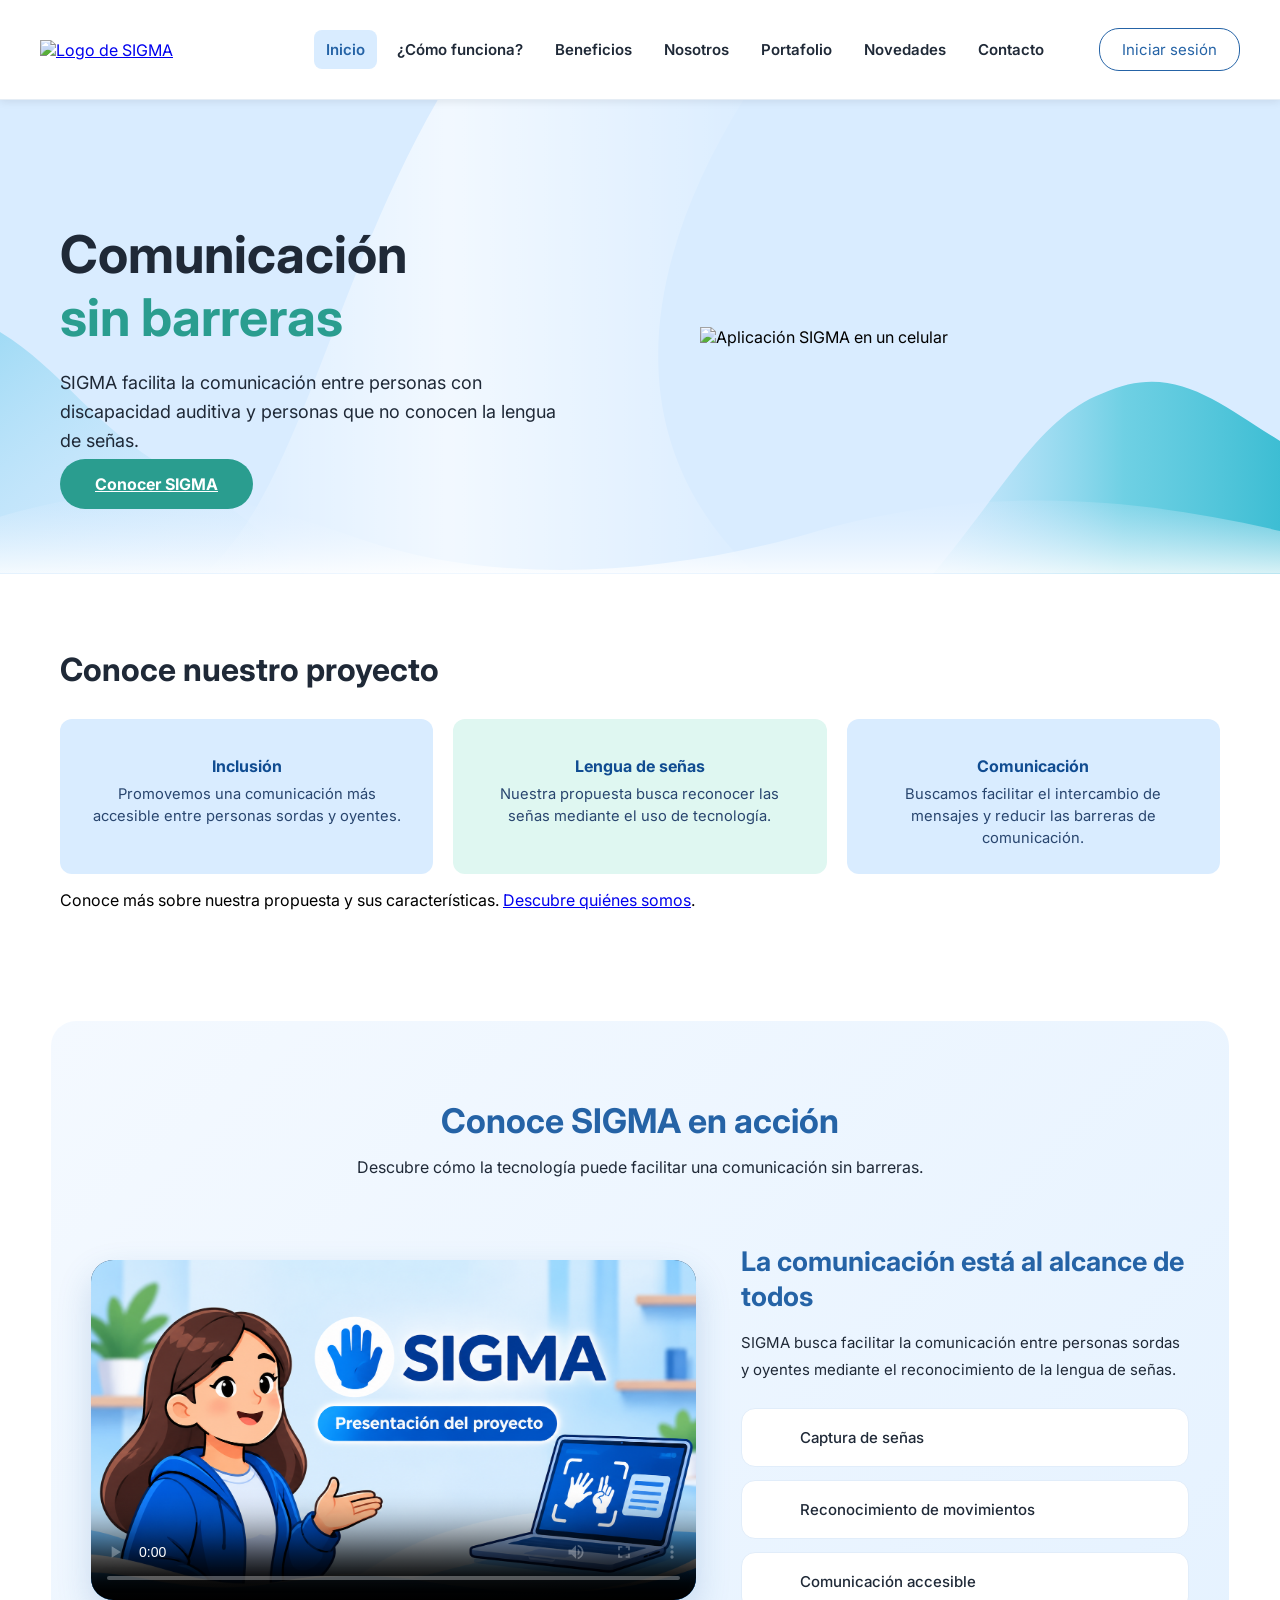
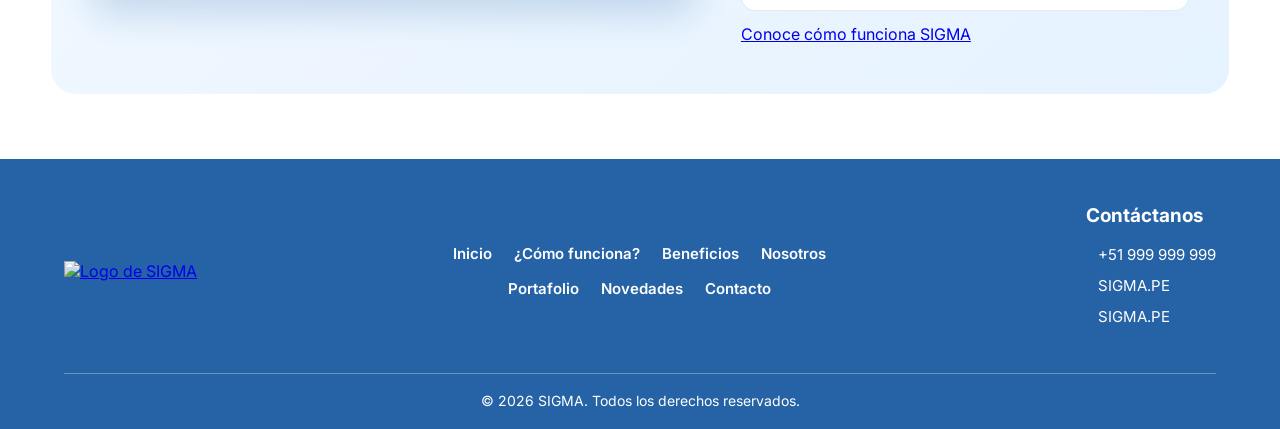
==== public/index.html @ b9f83d01 "Actualizacion completa de SIGMA: paginas, diseno, imagenes y videos" ====
﻿
<!DOCTYPE html>
<html lang="es">
<head>
    <meta charset="UTF-8">
    <meta name="viewport" content="width=device-width, initial-scale=1.0">
    <title>SIGMA - Comunicación inclusiva</title>

    <link rel="icon" href="favicon.ico" type="image/x-icon">
    <link rel="stylesheet" href="assets/styles/styles.css">

    <link rel="preconnect" href="https://fonts.googleapis.com">
    <link rel="preconnect" href="https://fonts.gstatic.com" crossorigin>
    <link href="https://fonts.googleapis.com/css2?family=Inter:wght@300;400;500;600;700&display=swap" rel="stylesheet">

    <script src="https://unpkg.com/lucide@0.468.0/dist/umd/lucide.min.js"></script>
</head>

<body>

    <header>
        <div class="logo">
            <a href="index.html">
                <img src="assets/images/logo-sigma.png" alt="Logo de SIGMA">
            </a>
        </div>

        <nav aria-label="Navegación principal">
            <a href="index.html" class="activo" aria-current="page">Inicio</a>
            <a href="funcionamiento.html">¿Cómo funciona?</a>
            <a href="beneficios.html">Beneficios</a>
            <a href="nosotros.html">Nosotros</a>
            <a href="portafolio.html">Portafolio</a>
            <a href="novedades.html">Novedades</a>
            <a href="contacto.html">Contacto</a>
        </nav>

        <button type="button" onclick="abrirLogin()">Iniciar sesión</button>
    </header>

    <main>

        <section id="inicio" class="hero">

            <div class="hero-olas">
                <svg viewBox="0 0 1440 500" preserveAspectRatio="none" xmlns="http://www.w3.org/2000/svg">

                    <defs>
                        <linearGradient id="olaIzquierda" x1="0" y1="0" x2="1" y2="1">
                            <stop offset="0%" stop-color="#8ED5F2" stop-opacity="0.75"/>
                            <stop offset="100%" stop-color="#D9ECFF" stop-opacity="0.05"/>
                        </linearGradient>

                        <linearGradient id="olaCentral" x1="0" y1="0" x2="1" y2="0">
                            <stop offset="0%" stop-color="#FFFFFF" stop-opacity="0.05"/>
                            <stop offset="45%" stop-color="#FFFFFF" stop-opacity="0.65"/>
                            <stop offset="100%" stop-color="#FFFFFF" stop-opacity="0.05"/>
                        </linearGradient>

                        <linearGradient id="olaDerecha" x1="0" y1="0" x2="1" y2="0">
                            <stop offset="0%" stop-color="#8ED5F2" stop-opacity="0.15"/>
                            <stop offset="55%" stop-color="#54C9DD" stop-opacity="0.8"/>
                            <stop offset="100%" stop-color="#35BBD1" stop-opacity="0.95"/>
                        </linearGradient>

                        <linearGradient id="olaInferior" x1="0" y1="0" x2="0" y2="1">
                            <stop offset="0%" stop-color="#D9ECFF" stop-opacity="0.1"/>
                            <stop offset="100%" stop-color="#FFFFFF" stop-opacity="0.8"/>
                        </linearGradient>
                    </defs>

                    <path
                        d="M0 245 C70 285 105 345 190 390 C240 420 285 440 340 500 L0 500 Z"
                        fill="url(#olaIzquierda)"/>

                    <path
                        d="M230 500 C340 410 375 180 505 -20 C650 -20 760 -20 850 -20 C730 150 680 350 850 500 Z"
                        fill="url(#olaCentral)"/>

                    <path
                        d="M1050 500 C1130 410 1170 335 1240 310 C1320 275 1370 320 1440 360 L1440 500 Z"
                        fill="url(#olaDerecha)"/>

                    <path
                        d="M0 440 C180 390 270 420 410 465 C570 515 760 500 920 455 C1110 405 1280 420 1440 455 L1440 500 L0 500 Z"
                        fill="url(#olaInferior)"/>

                </svg>
            </div>

            <div class="hero-contenido">
                <h1>
                    Comunicación<br>
                    <span>sin barreras</span>
                </h1>

                <p>
                    SIGMA facilita la comunicación entre personas con discapacidad auditiva y personas que no conocen la lengua de señas.
                </p>

                <a href="#demostracion" class="boton-probar">Conocer SIGMA</a>
            </div>

            <div class="hero-imagen">
                <img src="assets/images/celular-sigma.png" alt="Aplicación SIGMA en un celular">
            </div>

        </section>

        <section id="presentacion" class="funcionamiento">

            <h2>Conoce nuestro proyecto</h2>

            <div class="pasos">
                <article class="paso">
                    <div class="icono-paso">
                        <i data-lucide="heart-handshake"></i>
                    </div>

                    <h3>Inclusión</h3>

                    <p>
                        Promovemos una comunicación más accesible entre personas sordas y oyentes.
                    </p>
                </article>

                <article class="paso">
                    <div class="icono-paso">
                        <i data-lucide="hand"></i>
                    </div>

                    <h3>Lengua de señas</h3>

                    <p>
                        Nuestra propuesta busca reconocer las señas mediante el uso de tecnología.
                    </p>
                </article>

                <article class="paso">
                    <div class="icono-paso">
                        <i data-lucide="messages-square"></i>
                    </div>

                    <h3>Comunicación</h3>

                    <p>
                        Buscamos facilitar el intercambio de mensajes y reducir las barreras de comunicación.
                    </p>
                </article>
            </div>

            <p>
                Conoce más sobre nuestra propuesta y sus características.
                <a href="nosotros.html">Descubre quiénes somos</a>.
            </p>

        </section>
        

        <section id="demostracion" class="demostracion">

            <div class="demo-encabezado">
                <h2>Conoce SIGMA en acción</h2>

                <p>
                    Descubre cómo la tecnología puede facilitar una comunicación sin barreras.
                </p>
            </div>

            <div class="demo-contenido">

               <div class="demo-video">
                    <video controls poster="assets/images/portada_principal.png">
                        <source src="videos/video-presentacion-sigma.mp4" type="video/mp4">
                        Tu navegador no puede reproducir este video.
                    </video>
                </div>

                <div class="demo-descripcion">
                    <h3>La comunicación está al alcance de todos</h3>

                    <p>
                        SIGMA busca facilitar la comunicación entre personas sordas y oyentes mediante el reconocimiento de la lengua de señas.
                    </p>

                    <div class="demo-caracteristica">
                        <i data-lucide="hand"></i>
                        <span>Captura de señas</span>
                    </div>

                    <div class="demo-caracteristica">
                        <i data-lucide="brain"></i>
                        <span>Reconocimiento de movimientos</span>
                    </div>

                    <div class="demo-caracteristica">
                        <i data-lucide="message-circle"></i>
                        <span>Comunicación accesible</span>
                    </div>

                    <a href="funcionamiento.html">Conoce cómo funciona SIGMA</a>
                </div>

            </div>

        </section>

    </main>

    <footer class="footer">

        <div class="footer-contenido">

            <div class="footer-logo">
                <a href="index.html">
                    <img src="assets/images/logo-sigma-blanco.png" alt="Logo de SIGMA">
                </a>
            </div>

            <nav class="footer-navegacion" aria-label="Navegación del pie de página">
                <a href="index.html">Inicio</a>
                <a href="funcionamiento.html">¿Cómo funciona?</a>
                <a href="beneficios.html">Beneficios</a>
                <a href="nosotros.html">Nosotros</a>
                <a href="portafolio.html">Portafolio</a>
                <a href="novedades.html">Novedades</a>
                <a href="contacto.html">Contacto</a>
            </nav>

            <div class="footer-contacto">
                <h3>Contáctanos</h3>

                <p>
                    <i data-lucide="phone"></i>
                    +51 999 999 999
                </p>

                <p>
                    <i data-lucide="instagram"></i>
                    SIGMA.PE
                </p>

                <p>
                    <i data-lucide="facebook"></i>
                    SIGMA.PE
                </p>
            </div>

        </div>

        <div class="footer-inferior">
            <p>© 2026 SIGMA. Todos los derechos reservados.</p>
        </div>

    </footer>

    <div id="modal-login" class="modal-login" hidden>
        <div class="login-contenido" role="dialog" aria-modal="true" aria-labelledby="login-titulo">

            <button type="button" class="cerrar-login" onclick="cerrarLogin()" aria-label="Cerrar ventana">×</button>

            <img class="login-logo" src="assets/images/logo-sigma.png" alt="Logo de SIGMA">

            <h2 id="login-titulo">Iniciar sesión</h2>
            <p class="login-bienvenida">Bienvenido a SIGMA</p>

            <form id="form-login">

                <label for="correo">Correo electrónico</label>

                <div class="campo-login">
                    <i data-lucide="mail"></i>
                    <input type="email" id="correo" placeholder="Ingresa tu correo" autocomplete="email" required>
                </div>

                <label for="contrasena">Contraseña</label>

                <div class="campo-login campo-contrasena">
                    <i data-lucide="lock-keyhole"></i>

                    <input type="password" id="contrasena" placeholder="Ingresa tu contraseña" autocomplete="current-password" required>

                    <button type="button" class="mostrar-contrasena" onclick="alternarContrasena()" aria-label="Mostrar contraseña">
                        <i data-lucide="eye"></i>
                    </button>
                </div>

                <button type="submit" class="boton-ingresar">Ingresar</button>

            </form>

            <p class="login-enlace">
                <button type="button" class="enlace-texto" onclick="abrirRecuperacion()">¿Olvidaste tu contraseña?</button>
            </p>

            <p class="login-registro">
                ¿No tienes cuenta?
                <button type="button" class="enlace-texto" onclick="abrirRegistro()">Regístrate</button>
            </p>

            <div class="login-aviso">
                <i data-lucide="info"></i>
                <p>Inicio de sesión de demostración. Próximamente estará disponible la autenticación de usuarios.</p>
            </div>

        </div>
    </div>

    <div id="modal-registro" class="modal-login" hidden>
        <div class="login-contenido" role="dialog" aria-modal="true" aria-labelledby="registro-titulo">

            <button type="button" class="cerrar-login" onclick="cerrarRegistro()" aria-label="Cerrar registro">×</button>

            <h2 id="registro-titulo">Crear una cuenta</h2>
            <p>Bienvenido a la comunidad SIGMA</p>

            <form id="form-registro">

                <label for="registro-nombre">Nombre completo</label>
                <input type="text" id="registro-nombre" placeholder="Ingresa tu nombre" autocomplete="name" required>

                <label for="registro-correo">Correo electrónico</label>
                <input type="email" id="registro-correo" placeholder="Ingresa tu correo" autocomplete="email" required>

                <label for="registro-contrasena">Contraseña</label>
                <input type="password" id="registro-contrasena" placeholder="Crea una contraseña" autocomplete="new-password" minlength="8" required>

                <button type="submit" class="boton-ingresar">Registrarse</button>

            </form>

            <p class="login-enlace">
                ¿Ya tienes cuenta?
                <button type="button" class="enlace-texto" onclick="volverLogin()">Inicia sesión</button>
            </p>

            <p class="login-aviso">Esta es una demostración. No se crearán cuentas reales.</p>

        </div>
    </div>

    <div id="modal-recuperacion" class="modal-login" hidden>
        <div class="login-contenido" role="dialog" aria-modal="true" aria-labelledby="recuperacion-titulo">

            <button type="button" class="cerrar-login" onclick="cerrarRecuperacion()" aria-label="Cerrar recuperación">×</button>

            <h2 id="recuperacion-titulo">Recuperar contraseña</h2>

            <p>Ingresa tu correo electrónico para solicitar la recuperación de tu cuenta.</p>

            <form id="form-recuperacion">

                <label for="recuperacion-correo">Correo electrónico</label>

                <input type="email" id="recuperacion-correo" placeholder="Ingresa tu correo" autocomplete="email" required>

                <button type="submit" class="boton-ingresar">Recuperar contraseña</button>

            </form>
<section id="demostracion" class="demostracion">
            <p class="login-enlace">
                <button type="button" class="enlace-texto" onclick="volverDesdeRecuperacion()">Volver a iniciar sesión</button>
            </p>

            <p class="login-aviso">Demostración: no se enviarán correos de recuperación reales.</p>

        </div>
    </div>

    <script src="assets/scripts/main.js"></script>

    <script>
        lucide.createIcons();
    </script>

</body>
</html>
---- public/assets/styles/styles.css ----
:root {
    --azul-principal: #2563A6;
    --turquesa: #2A9D8F;
    --celeste-claro: #D9ECFF;
    --fondo-claro: #F4F9FF;
    --blanco: #FFFFFF;
    --gris-oscuro: #1F2937;
    --gris-medio: #9CA3AF;

    /* Tonos complementarios para las tarjetas alternadas */
    --verde-claro: #DFF7F1;
    --verde-icono: #B8EAE0;
}

body {
    margin: 0;
    font-family: 'Inter', sans-serif;
    background-color: white;
}

header {
    display: flex;
    justify-content: space-between;
    align-items: center;
    padding: 15px 40px;
    background-color: white;
}

.logo h2 {
    color: var(--azul-principal);
    margin: 0;
}

nav {
    display: flex;
    gap: 25px;
}

nav a {
    text-decoration: none;
    color: var(--gris-oscuro);
    font-weight: bold;
}

header button {
    background-color: white;
    border: 1px solid var(--gris-oscuro);
    border-radius: 20px;
    padding: 10px 20px;
    cursor: pointer;
}

.hero {
    background-color: var(--celeste-claro);
    padding: 80px 60px;
    min-height: 300px;
}

.hero-contenido {
    max-width: 500px;
}

.hero h1 {
    font-size: 52px;
    color: var(--gris-oscuro);
    margin-bottom: 20px;
}

.hero h1 span {
    color: var(--turquesa);
}

.hero p {
    font-size: 18px;
    color: var(--gris-oscuro);
    line-height: 1.6;
}

.boton-probar {
    background-color: var(--turquesa);
    color: white;
    border: none;
    border-radius: 25px;
    padding: 15px 35px;
    font-size: 16px;
    font-weight: bold;
    cursor: pointer;
    margin-top: 20px;
}

.hero {
    display: flex;
    justify-content: space-between;
    align-items: center;
    gap: 40px;
}

.hero-imagen {
    flex: 1;
    display: flex;
    justify-content: center;
}

.hero-imagen img {
    width: 420px;
    max-width: 100%;
    height: auto;
}

.funcionamiento {
    padding: 50px 60px;
    background-color: white;
}

.funcionamiento h2 {
    color: var(--gris-oscuro);
    font-size: 32px;
    margin-bottom: 30px;
}

.pasos {
    display: flex;
    gap: 20px;
}

.paso {
    flex: 1;
    background-color: var(--celeste-claro);
    padding: 25px;
    border-radius: 12px;
    text-align: center;
}

.paso:nth-child(2) {
    background-color: var(--verde-claro);
}

.numero {
    display: inline-block;
    background-color: var(--azul-principal);
    color: white;
    padding: 12px;
    border-radius: 50%;
    font-weight: bold;
}

.paso h3 {
    color: var(--azul-principal);
    font-size: 20px;
}

.paso p {
    color: var(--gris-oscuro);
    font-size: 15px;
    line-height: 1.5;
}

.icono-paso {
    font-size: 32px;
    margin-top: 12px;
    margin-bottom: 8px;
}

/* Diseño para celulares */
@media screen and (max-width: 768px) {

    header {
        flex-direction: column;
        gap: 15px;
        padding: 20px;
    }

    nav {
        flex-wrap: wrap;
        justify-content: center;
        gap: 15px;
    }

    .hero {
        flex-direction: column;
        padding: 40px 20px;
        text-align: center;
    }

    .hero-contenido {
        max-width: 100%;
    }

    .hero h1 {
        font-size: 36px;
    }

    .hero p {
        font-size: 16px;
    }

    .hero-imagen img {
        width: 280px;
    }

    .funcionamiento {
        padding: 30px 20px;
    }

    .funcionamiento h2 {
        font-size: 26px;
        text-align: center;
    }

    .pasos {
        flex-direction: column;
    }

    .paso {
        width: auto;
    }
    
}

.pagina-beneficios {
    width: 94%;
    max-width: 1250px;
    margin: 25px auto 40px;
    color: #173e70;
    font-family: 'Inter', sans-serif;
}

.pagina-beneficios * {
    box-sizing: border-box;
}

.beneficios-portada {
    min-height: 215px;
    padding: 25px 40px;
    border-radius: 25px;
    background: linear-gradient(110deg, #e8f3ff, #d9ecff);
    display: flex;
    align-items: center;
    justify-content: space-between;
    gap: 20px;
    overflow: hidden;
    margin-bottom: 32px;
}

.beneficios-portada-texto {
    max-width: 48%;
    position: relative;
    z-index: 2;
}

.beneficios-etiqueta {
    display: inline-block;
    background: #c5e1ff;
    color: #17477f;
    border-radius: 25px;
    padding: 7px 15px;
    font-size: 12px;
    font-weight: 700;
    margin-bottom: 12px;
}

.beneficios-portada h1 {
    font-size: clamp(27px, 3.5vw, 39px);
    line-height: 1.15;
    color: #123d72;
    margin: 0 0 12px;
    font-weight: 800;
}

.beneficios-portada p {
    font-size: 15px;
    line-height: 1.55;
    color: #42566d;
    margin: 0;
}


.beneficios-hero-arte {
    width: 48%;
    height: 190px;
    position: relative;
    display: flex;
    align-items: center;
    justify-content: center;
}

.hero-circulo {
    position: absolute;
    width: 90%;
    height: 90%;
    border-radius: 48% 52% 55% 45%;
    background: linear-gradient(130deg, #bde7f5, #a9d9f3);
}

.hero-persona {
    position: relative;
    z-index: 1;
    width: 115px;
    height: 135px;
    border-radius: 55px 55px 25px 25px;
    display: flex;
    justify-content: center;
    align-items: center;
    background: #2563a6;
    color: white;
    box-shadow: 0 8px 15px rgba(37,99,166,.12);
}

.hero-persona i {
    width: 52px;
    height: 52px;
    stroke-width: 1.6;
}

.hero-persona-uno {
    transform: translate(10px, 15px);
    background: #2563a6;
}

.hero-persona-dos {
    transform: translate(-8px, 15px);
    background: #2a9d8f;
    height: 120px;
}

.hero-destello {
    position: absolute;
    top: 10px;
    left: 20%;
    color: #27a9d8;
    font-size: 28px;
}

.hero-destello.segundo {
    top: 35px;
    left: 85%;
    font-size: 20px;
}

/* TÍTULOS */

.beneficios-seccion {
    margin-bottom: 30px;
}

.beneficios-titulo {
    margin-bottom: 20px;
}

.beneficios-titulo h2 {
    font-size: 27px;
    color: #17477f;
    margin: 0 0 7px;
    padding-left: 14px;
    border-left: 6px solid #27a9d8;
    font-weight: 800;
}

.beneficios-titulo p {
    color: #52657d;
    font-size: 14px;
    margin: 0 0 0 20px;
    line-height: 1.6;
}

.lista-beneficios {
    display: grid;
    grid-template-columns: repeat(4, minmax(0, 1fr));
    gap: 14px;
}

.pagina-beneficios .beneficio {
    padding: 20px 16px;
    min-height: 190px;
    text-align: center;
    border-radius: 17px;
    background: #d9ebff;
    display: flex;
    flex-direction: column;
    align-items: center;
    justify-content: flex-start;
    transition: transform .25s, box-shadow .25s;
}

.pagina-beneficios .beneficio:nth-child(even) {
    background: #ddf5ef;
}

.pagina-beneficios .beneficio:hover {
    transform: translateY(-5px);
    box-shadow: 0 8px 20px rgba(37,99,166,.12);
}

.beneficio-icono {
    width: 55px;
    height: 55px;
    background: rgba(255,255,255,.8);
    border-radius: 50%;
    display: flex;
    align-items: center;
    justify-content: center;
    color: #2563a6;
    margin-bottom: 12px;
}

.beneficio:nth-child(even) .beneficio-icono {
    color: #2a9d8f;
}

.beneficio-icono i {
    width: 29px;
    height: 29px;
}

.pagina-beneficios .beneficio h3 {
    font-size: 17px;
    line-height: 1.3;
    color: #2563a6;
    margin: 0 0 9px;
}

.pagina-beneficios .beneficio p {
    font-size: 13px;
    line-height: 1.5;
    color: #334d68;
    margin: 0;
}

.ventajas-sigma {
    display: grid;
    grid-template-columns: .9fr 1.5fr;
    align-items: center;
    gap: 28px;
    padding: 22px 28px;
    border-radius: 22px;
    background: #edf6ff;
    margin: 30px 0;
}

.ventajas-arte {
    min-height: 175px;
    position: relative;
    display: flex;
    justify-content: center;
    align-items: center;
}

.ventajas-circulo {
    position: absolute;
    width: 85%;
    height: 85%;
    border-radius: 48%;
    background: #c9e8f8;
}

.ventajas-laptop {
    position: relative;
    z-index: 1;
    width: 175px;
}

.laptop-pantalla {
    height: 112px;
    border: 9px solid #2563a6;
    border-radius: 12px 12px 5px 5px;
    background: #bde4f8;
    display: flex;
    align-items: center;
    justify-content: center;
    gap: 10px;
    color: #2563a6;
    box-shadow: 0 5px 8px rgba(37,99,166,.12);
}

.laptop-pantalla i {
    width: 35px;
    height: 35px;
}

.laptop-base {
    height: 10px;
    width: 195px;
    margin-left: -10px;
    background: #17477f;
    border-radius: 2px 2px 12px 12px;
}

.ventaja-destello {
    position: absolute;
    right: 12%;
    top: 8px;
    color: #27a9d8;
    font-size: 30px;
}

.ventajas-contenido {
    border-left: 2px solid #c9e1f5;
    padding-left: 28px;
}

.ventajas-contenido h2 {
    font-size: 25px;
    color: #17477f;
    margin: 0 0 8px;
}

.ventajas-contenido > p {
    font-size: 14px;
    color: #52657d;
    line-height: 1.55;
    margin: 0 0 14px;
}

.ventajas-contenido ul {
    list-style: none;
    padding: 0;
    margin: 0;
    display: grid;
    gap: 9px;
}

.ventajas-contenido li {
    display: flex;
    align-items: center;
    gap: 9px;
    font-size: 14px;
    color: #31577f;
}

.ventajas-contenido li i {
    width: 23px;
    height: 23px;
    color: #2a9d8f;
    flex-shrink: 0;
}


.beneficiarios-seccion {
    margin: 32px 0;
}

.beneficiarios-grid {
    display: grid;
    grid-template-columns: repeat(3, minmax(0, 1fr));
    gap: 15px;
}

.beneficiario-card {
    display: flex;
    align-items: center;
    gap: 13px;
    padding: 17px;
    min-height: 140px;
    background: #f4faff;
    border: 1px solid #d9eaf7;
    border-radius: 18px;
    transition: transform .25s;
}

.beneficiario-card:hover {
    transform: translateY(-4px);
}

.beneficiario-icono {
    width: 60px;
    height: 60px;
    flex-shrink: 0;
    border-radius: 50%;
    background: #d9ecff;
    display: flex;
    align-items: center;
    justify-content: center;
    color: #2563a6;
}

.beneficiario-card:nth-child(2) .beneficiario-icono {
    background: #d8f2ed;
    color: #2a9d8f;
}

.beneficiario-icono i {
    width: 30px;
    height: 30px;
}

.beneficiario-card h3 {
    color: #2563a6;
    font-size: 15px;
    margin: 0 0 7px;
}

.beneficiario-card p {
    color: #52657d;
    font-size: 12px;
    line-height: 1.5;
    margin: 0;
}
.cierre-ilustracion {
    display: flex;
    align-items: center;
    justify-content: center;
    flex-shrink: 0;
}
.cierre-ilustracion img {
    width: 125px;
    height: 82px;
    object-fit: contain;
    object-position: center;
    border-radius: 50%;
    display: block;
}
@media (max-width: 600px) {
    .cierre-ilustracion {
        display: none;
    }
}
.pagina-beneficios .testimonios {
    background: linear-gradient(110deg, #e2f0ff, #d5eaff);
    padding: 27px 25px;
    border-radius: 20px;
    margin: 30px 0;
}

.pagina-beneficios .testimonios .beneficios-titulo h2 {
    color: #2563a6;
}

.lista-testimonios {
    display: grid;
    grid-template-columns: repeat(3, minmax(0, 1fr));
    gap: 14px;
}

.pagina-beneficios .testimonio {
    background: white;
    padding: 17px;
    border-radius: 15px;
    display: flex;
    align-items: center;
    gap: 12px;
    min-height: 105px;
    box-shadow: 0 3px 12px rgba(37,99,166,.05);
}

.testimonio-icono {
    width: 48px;
    height: 48px;
    flex-shrink: 0;
    border-radius: 50%;
    background: #eff6ff;
    color: #2563a6;
    display: flex;
    align-items: center;
    justify-content: center;
}

.testimonio-icono i {
    width: 25px;
    height: 25px;
}

.pagina-beneficios .testimonio p {
    color: #334d68;
    font-size: 12px;
    line-height: 1.5;
    margin: 0 0 8px;
}

.pagina-beneficios .testimonio h3 {
    color: #2563a6;
    font-size: 13px;
    margin: 0;
}


.beneficios-cierre {
    display: flex;
    align-items: center;
    justify-content: space-between;
    gap: 20px;
    padding: 25px 32px;
    border-radius: 22px;
    background: linear-gradient(110deg, #2699cb, #0D3268);
    color: white;
    overflow: hidden;
}

.cierre-texto {
    max-width: 55%;
}

.beneficios-cierre h2 {
    color: white;
    font-size: 26px;
    margin: 0 0 8px;
}

.beneficios-cierre p {
    font-size: 14px;
    line-height: 1.5;
    margin: 0;
    color: #f0f8ff;
}

.beneficios-cierre > a {
    flex-shrink: 0;
    display: inline-block;
    padding: 12px 20px;
    background: white;
    color: #0D3268;
    text-decoration: none;
    border-radius: 25px;
    font-size: 13px;
    font-weight: 700;
    transition: .25s;
}

.beneficios-cierre > a:hover {
    background: #dff5f0;
    transform: translateY(-3px);
}

.cierre-ilustracion {
    display: flex;
    align-items: center;
    justify-content: center;
    color: #c8efff;
}

.cierre-ilustracion i {
    width: 60px;
    height: 60px;
}

.beneficios-hero-arte {
    display: flex;
    align-items: center;
    justify-content: center;
}

.beneficios-hero-arte img {
    display: block;
    width: 100%;
    height: 100%;
    object-fit: contain;
}

.ventajas-arte {
    display: flex;
    align-items: center;
    justify-content: center;
    min-width: 0;
}

.ventajas-arte img {
    display: block;
    width: 100%;
    max-width: 380px;
    height: auto;
    object-fit: contain;
    margin: 0 auto;
}

@media (max-width: 900px) {
    .lista-beneficios {
        grid-template-columns: repeat(2, minmax(0, 1fr));
    }

    .beneficiarios-grid {
        grid-template-columns: 1fr;
    }

    .lista-testimonios {
        grid-template-columns: 1fr;
    }
}

@media (max-width: 600px) {
    .pagina-beneficios {
        width: 92%;
        margin-top: 20px;
    }

    .beneficios-portada {
        padding: 24px 20px;
        flex-direction: column;
        align-items: flex-start;
    }

    .beneficios-portada-texto {
        max-width: 100%;
    }

    .beneficios-hero-arte {
        width: 100%;
        height: 180px;
    }

    .beneficios-hero-arte img {
        width: 100%;
        height: 100%;
        object-fit: contain;
    }

    .lista-beneficios {
        grid-template-columns: 1fr;
    }

    .ventajas-sigma {
        grid-template-columns: 1fr;
        padding: 18px;
    }

    .ventajas-arte {
        min-height: 140px;
    }

    .ventajas-arte img {
        max-width: 300px;
        width: 100%;
    }

    .ventajas-contenido {
        border-left: none;
        border-top: 2px solid #c9e1f5;
        padding: 18px 0 0;
    }

    .beneficiario-card {
        padding: 14px;
    }

    .pagina-beneficios .testimonios {
        padding: 20px 15px;
    }

    .beneficios-cierre {
        flex-direction: column;
        align-items: flex-start;
        padding: 23px;
    }

    .cierre-texto {
        max-width: 100%;
    }

    .beneficios-cierre h2 {
        font-size: 22px;
    }

    .cierre-ilustracion {
        display: none;
    }
}

.testimonios {
    padding: 40px 60px;
    background-color: var(--celeste-claro);
}

.testimonios h2 {
    color: var(--azul-principal);
    font-size: 32px;
    margin-bottom: 5px;
}

.testimonios-subtitulo {
    color: var(--azul-principal);
    font-size: 18px;
    margin-bottom: 30px;
}

.lista-testimonios {
    display: grid;
    grid-template-columns: repeat(3, 1fr);
    gap: 20px;
}

.testimonio {
    display: flex;
    align-items: center;
    gap: 15px;
    background-color: white;
    padding: 20px;
    border-radius: 12px;
}

.testimonio-icono {
    display: flex;
    align-items: center;
    justify-content: center;
    background-color: var(--fondo-claro);
    color: var(--azul-principal);
    width: 55px;
    height: 55px;
    border-radius: 50%;
    flex-shrink: 0;
}

.testimonio-icono svg {
    width: 30px;
    height: 30px;
}

.testimonio p {
    color: var(--gris-oscuro);
    font-size: 14px;
    line-height: 1.5;
}

.testimonio h3 {
    color: var(--azul-principal);
    font-size: 14px;
    margin-bottom: 0;
}

@media screen and (max-width: 768px) {
    .testimonios {
        padding: 30px 20px;
    }

    .testimonios h2 {
        font-size: 26px;
        text-align: center;
    }

    .testimonios-subtitulo {
        text-align: center;
    }

    .lista-testimonios {
        grid-template-columns: 1fr;
    }
}


.footer {
    background-color: var(--azul-principal);
    color: white;
    padding: 40px 60px 15px;
}

.footer-contenido {
    display: flex;
    justify-content: space-between;
    align-items: center;
    gap: 30px;
}

.footer-logo h2 {
    color: white;
    font-size: 36px;
    margin: 0;
}

.footer-logo p {
    font-size: 14px;
}

.footer-navegacion {
    display: flex;
    flex-wrap: wrap;
    gap: 20px;
}

.footer-navegacion a {
    color: white;
    text-decoration: none;
    font-size: 14px;
}

.footer-contacto h3 {
    font-size: 18px;
    margin-bottom: 15px;
}

.footer-contacto p {
    display: flex;
    align-items: center;
    gap: 10px;
    font-size: 14px;
}

.footer-contacto svg {
    width: 20px;
    height: 20px;
    flex-shrink: 0;
}

.footer-inferior {
    border-top: 1px solid rgba(255,255,255,0.3);
    margin-top: 30px;
    padding-top: 15px;
    text-align: center;
    font-size: 12px;
}

@media screen and (max-width: 768px) {
    .footer {
        padding: 30px 20px 15px;
    }

    .footer-contenido {
        flex-direction: column;
        text-align: center;
    }

    .footer-navegacion {
        justify-content: center;
    }

    .footer-contacto p {
        justify-content: center;
    }
}

.logo img {
    width: 270px;
    height: auto;
    display: block;
}

@media screen and (max-width: 768px) {
    .logo img {
        width: 180px;
        max-width: 100%;
    }
}

.footer-logo img {
    width: 220px;
    height: auto;
    display: block;
    max-width: 100%;
}

.modal-login {
    position: fixed;
    inset: 0;
    background-color: rgba(0, 0, 0, 0.5);
    display: flex;
    align-items: center;
    justify-content: center;
    padding: 20px;
    z-index: 1000;
}

.modal-login[hidden] {
    display: none;
}

.login-contenido {
    position: relative;
    background-color: white;
    width: 100%;
    max-width: 400px;
    max-height: 90vh;
    overflow-y: auto;
    padding: 35px;
    border-radius: 15px;
    box-sizing: border-box;
    text-align: center;
}

.login-contenido h2 {
    color: var(--azul-principal);
    margin-bottom: 10px;
}

.login-contenido > p {
    color: var(--gris-oscuro);
    margin-bottom: 20px;
}

.cerrar-login {
    position: absolute;
    top: 10px;
    right: 15px;
    border: none;
    background: transparent;
    font-size: 28px;
    cursor: pointer;
    color: var(--gris-oscuro);
}

#form-login {
    display: flex;
    flex-direction: column;
    text-align: left;
    gap: 10px;
}

#form-login label {
    color: var(--gris-oscuro);
    font-weight: bold;
}

#form-login input {
    padding: 12px;
    border: 1px solid var(--gris-medio);
    border-radius: 8px;
    font-size: 15px;
}

.boton-ingresar {
    margin-top: 15px;
    padding: 13px;
    border: none;
    border-radius: 25px;
    background-color: var(--turquesa);
    color: white;
    font-size: 16px;
    font-weight: bold;
    cursor: pointer;
}

.login-enlace {
    color: var(--azul-principal) !important;
    font-size: 14px;
    margin-top: 15px;
}

.login-aviso {
    font-size: 12px;
    line-height: 1.5;
}


#form-registro {
    display: flex;
    flex-direction: column;
    text-align: left;
    gap: 10px;
}

#form-registro label {
    color: var(--gris-oscuro);
    font-weight: bold;
}

#form-registro input {
    padding: 12px;
    border: 1px solid var(--gris-medio);
    border-radius: 8px;
    font-size: 15px;
    width: 100%;
    box-sizing: border-box;
}

.enlace-texto {
    border: none;
    background: transparent;
    color: var(--azul-principal);
    font: inherit;
    font-weight: bold;
    cursor: pointer;
    text-decoration: underline;
}

.enlace-texto:hover {
    color: var(--turquesa);
}

.enlace-texto:focus-visible {
    outline: 2px solid var(--azul-principal);
    outline-offset: 3px;
    border-radius: 3px;
}


#form-recuperacion {
    display: flex;
    flex-direction: column;
    text-align: left;
    gap: 10px;
}

#form-recuperacion label {
    color: var(--gris-oscuro);
    font-weight: bold;
}

#form-recuperacion input {
    width: 100%;
    box-sizing: border-box;
    padding: 12px;
    border: 1px solid var(--gris-medio);
    border-radius: 8px;
    font-size: 15px;
}


button, input, textarea, select {
    font-family: 'Inter', sans-serif;
}

button:focus-visible, a:focus-visible, input:focus-visible {
    outline: 2px solid var(--azul-principal);
    outline-offset: 2px;
}

.nosotros {
    max-width: 1150px;
    width: 94%;
    margin: 35px auto 50px;
    font-family: 'Inter', sans-serif;
    color: #173e70;
}

.nosotros * {
    box-sizing: border-box;
}

/* PORTADA */
.sobre-portada {
    min-height: 190px;
    padding: 30px 45px;
    border-radius: 20px;
    background: linear-gradient(115deg, #e5f1ff, #f5f9ff);
    display: flex;
    align-items: center;
    justify-content: space-between;
    overflow: hidden;
    position: relative;
    margin-bottom: 22px;
}

.sobre-texto {
    position: relative;
    z-index: 2;
    max-width: 55%;
}

.sobre-etiqueta {
    display: inline-block;
    padding: 6px 15px;
    background: #c9e2ff;
    color: #2563a6;
    border-radius: 30px;
    font-size: 12px;
    font-weight: 700;
    margin-bottom: 10px;
}

.sobre-portada h1 {
    font-size: clamp(28px, 4vw, 42px);
    color: #17477f;
    margin: 0 0 8px;
    font-weight: 800;
}

.sobre-portada p {
    color: #52657d;
    font-size: 14px;
    line-height: 1.6;
    margin: 0;
    max-width: 420px;
}

.sobre-ilustracion {
    width: 38%;
    height: 155px;
    display: flex;
    align-items: center;
    justify-content: center;
    background: #c9e2ff;
    border-radius: 50% 45% 40% 50%;
    position: relative;
}

.sobre-ilustracion img {
    max-height: 190px;
    max-width: 100%;
    width: 100%;
    height: 100%;
    object-fit: contain;
    position: relative;
    z-index: 1;
}

/* MISIÓN */
.mision-bloque {
    display: grid;
    grid-template-columns: 1.1fr 0.9fr 1fr;
    align-items: center;
    gap: 22px;
    padding: 25px;
    background: #e5f1ff;
    border-radius: 18px;
    margin-bottom: 22px;
}

.mision-texto {
    border-right: 2px solid #c7dcef;
    padding-right: 18px;
}

.mision-texto h2 {
    color: #2a9d8f;
    font-size: 23px;
    margin: 0 0 12px;
    display: flex;
    align-items: center;
    gap: 8px;
}

.mision-texto h2 i {
    width: 27px;
    height: 27px;
}

.mision-texto p {
    font-size: 12px;
    color: #42566d;
    line-height: 1.7;
    margin: 0;
}

.mision-imagen {
    display: flex;
    justify-content: center;
    align-items: center;
    min-height: 110px;
}

.mision-imagen img {
    width: 100%;
    max-width: 165px;
    height: 120px;
    object-fit: contain;
}

.mision-mensaje h3 {
    font-size: 20px;
    line-height: 1.35;
    color: #17477f;
    margin: 0 0 14px;
}

.boton-nosotros {
    display: inline-block;
    padding: 9px 19px;
    border: 1px solid #2563a6;
    color: #17477f;
    background: white;
    border-radius: 25px;
    text-decoration: none;
    font-size: 12px;
    font-weight: 700;
    transition: 0.25s;
}

.boton-nosotros:hover {
    color: white;
    background: #2563a6;
}

.historia-bloque {
    display: grid;
    grid-template-columns: 0.9fr 1.1fr;
    align-items: center;
    gap: 25px;
    padding: 22px 30px;
    background: #f0f6ff;
    border-radius: 18px;
    margin-bottom: 24px;
}

.historia-ilustracion {
    min-height: 125px;
    display: flex;
    align-items: center;
    justify-content: center;
    border-right: 2px solid #d5e4f4;
    padding-right: 20px;
}

.historia-ilustracion img {
    width: 100%;
    max-width: 280px;
    height: 150px;
    object-fit: contain;
}

.historia-texto h2 {
    font-size: 22px;
    color: #17477f;
    margin: 0 0 10px;
}

.historia-texto p {
    font-size: 12px;
    line-height: 1.7;
    color: #52657d;
    margin: 0;
}

/* EQUIPO */
.equipo-seccion {
    text-align: center;
    margin: 25px 0;
}

.equipo-seccion h2 {
    font-size: 25px;
    color: #17477f;
    margin: 0 0 6px;
}

.equipo-seccion > p {
    color: #52657d;
    font-size: 13px;
    margin: 0 0 20px;
}

.equipo-grid {
    display: grid;
    grid-template-columns: repeat(3, 1fr);
    gap: 15px;
}

.integrante {
    padding: 17px 12px;
    border: 1px solid #e1eaf5;
    background: #fff;
    border-radius: 17px;
    box-shadow: 0 4px 15px rgba(35, 82, 130, 0.05);
    transition: transform 0.25s, box-shadow 0.25s;
}

.integrante:hover {
    transform: translateY(-5px);
    box-shadow: 0 8px 20px rgba(35, 82, 130, 0.12);
}

.integrante-avatar {
    width: 85px;
    height: 85px;
    border-radius: 50%;
    margin: 0 auto 10px;
    display: flex;
    align-items: center;
    justify-content: center;
    background: #dcecff;
    color: #2563a6;
    font-size: 32px;
    font-weight: 800;
    border: 4px solid #edf5ff;
}

.integrante h3 {
    color: #17477f;
    font-size: 13px;
    line-height: 1.4;
    min-height: 36px;
    margin: 0 0 9px;
}

.integrante-rol {
    display: inline-flex;
    align-items: center;
    justify-content: center;
    gap: 5px;
    padding: 6px 10px;
    border-radius: 20px;
    background: #e5f1ff;
    color: #2563a6;
    font-size: 10px;
    font-weight: 600;
}

/* VISIÓN Y VALORES */
.vision-valores {
    display: grid;
    grid-template-columns: 1fr 1.1fr;
    gap: 18px;
    margin: 24px 0;
}

.vision-card,
.valores-card {
    border-radius: 17px;
    padding: 22px;
    min-height: 145px;
}

.vision-card {
    background: #dff5f0;
}

.valores-card {
    background: #e5f1ff;
}

.vision-card h2,
.valores-card h2 {
    display: flex;
    align-items: center;
    gap: 9px;
    color: #2563a6;
    font-size: 19px;
    margin: 0 0 13px;
}

.vision-card h2 i,
.valores-card h2 i {
    width: 26px;
    height: 26px;
}

.vision-card p {
    font-size: 12px;
    color: #42566d;
    line-height: 1.7;
    margin: 0;
}

.valores-lista {
    display: grid;
    grid-template-columns: repeat(3, 1fr);
    gap: 8px;
}

.valor {
    text-align: center;
    padding: 5px;
    border-right: 1px solid #c8dcef;
}

.valor:last-child {
    border-right: none;
}

.valor i {
    width: 27px;
    height: 27px;
    color: #2563a6;
    margin-bottom: 5px;
}

.valor p {
    font-size: 11px;
    font-weight: 700;
    color: #31577f;
    margin: 0;
}
.frase-final {
    min-height: 105px;
    padding: 18px 35px;
    border-radius: 17px;
    background: linear-gradient(110deg, #2699cb, #1456a0);
    display: flex;
    align-items: center;
    justify-content: space-between;
    gap: 20px;
    overflow: hidden;
    color: white;
}

.frase-final h2 {
    font-size: 23px;
    line-height: 1.4;
    margin: 0;
    color: white;
}

.frase-final img {
    width: 125px;
    height: 100px;
    object-fit: contain;
    flex-shrink: 0;
    border-radius: 50%;
}

/* RESPONSIVE */
@media (max-width: 760px) {
    .sobre-portada {
        padding: 25px;
    }

    .sobre-texto {
        max-width: 65%;
    }

    .mision-bloque {
        grid-template-columns: 1fr 1fr;
    }

    .mision-texto {
        grid-column: 1 / -1;
        border-right: none;
        border-bottom: 1px solid #c7dcef;
        padding: 0 0 15px;
    }

    .mision-imagen {
        min-height: 90px;
    }

    .historia-bloque {
        grid-template-columns: 1fr;
    }

    .historia-ilustracion {
        border-right: none;
        border-bottom: 1px solid #d5e4f4;
        padding: 0 0 12px;
        min-height: 90px;
    }

    .equipo-grid {
        grid-template-columns: repeat(2, 1fr);
    }

    .vision-valores {
        grid-template-columns: 1fr;
    }
}

@media (max-width: 480px) {
    .nosotros {
        width: 92%;
        margin-top: 20px;
    }

    .sobre-portada {
        padding: 22px 18px;
        min-height: 160px;
    }

    .sobre-portada h1 {
        font-size: 27px;
    }

    .sobre-portada p {
        font-size: 11px;
    }

    .sobre-ilustracion {
        width: 32%;
        height: 100px;
    }

    .mision-bloque {
        padding: 18px;
        gap: 12px;
    }

    .mision-mensaje h3 {
        font-size: 16px;
    }

    .historia-bloque {
        padding: 20px;
    }

    .historia-texto h2 {
        font-size: 19px;
    }

    .equipo-grid {
        gap: 10px;
    }

    .integrante {
        padding: 13px 8px;
    }

    .integrante-avatar {
        width: 70px;
        height: 70px;
        font-size: 27px;
    }

    .integrante h3 {
        font-size: 12px;
        min-height: 50px;
    }

    .integrante-rol {
        font-size: 9px;
    }

    .vision-card,
    .valores-card {
        padding: 18px;
    }

    .frase-final {
        padding: 18px;
    }

    .frase-final h2 {
        font-size: 17px;
    }

    .frase-final img {
        width: 85px;
        height: 75px;
    }
}
/* CONTACTO */

.contacto-nosotros {
    display: grid;
    grid-template-columns: 1fr 1fr;
    gap: 45px;
    align-items: center;
}

.contacto-informacion h2 {
    font-size: 35px;
    color: var(--azul-principal);
}

.contacto-informacion h2 span {
    display: block;
    color: var(--turquesa);
}

.contacto-dato {
    display: flex;
    align-items: center;
    gap: 15px;
    margin: 25px 0;
}

.contacto-dato svg {
    width: 45px;
    height: 45px;
    padding: 11px;
    background: var(--azul-principal);
    color: white;
    border-radius: 50%;
    flex-shrink: 0;
}

.contacto-dato h3 {
    margin-bottom: 5px;
    color: var(--gris-oscuro);
}

.contacto-dato p {
    color: var(--turquesa);
    font-size: 14px;
}

.contacto-formulario {
    padding: 28px;
    background: #F5F6F8;
    border-radius: 20px;
}

#form-contacto {
    display: flex;
    flex-direction: column;
    gap: 14px;
}

#form-contacto h3 {
    color: var(--gris-oscuro);
    font-size: 20px;
}

#form-contacto input,
#form-contacto textarea {
    width: 100%;
    box-sizing: border-box;
    padding: 14px;
    border: 1px solid #CCCCCC;
    border-radius: 12px;
    background: #E9EAEC;
    font-family: inherit;
    font-size: 14px;
}

#form-contacto textarea {
    resize: vertical;
}

#form-contacto input:focus,
#form-contacto textarea:focus {
    outline: 2px solid var(--turquesa);
    background: white;
}

#form-contacto button {
    padding: 14px;
    background: #13B7D5;
    color: white;
    border: none;
    border-radius: 25px;
    font-size: 15px;
    font-weight: bold;
    cursor: pointer;
    transition: 0.3s;
}

#form-contacto button:hover {
    background: var(--azul-principal);
}

#contacto-estado {
    color: var(--azul-principal);
    font-size: 13px;
    text-align: center;
}

@media screen and (max-width: 850px) {

    .nosotros {
        padding: 30px 25px;
    }

    .nosotros-portada {
        grid-template-columns: 1fr 1fr;
    }

    .nosotros-mensaje {
        grid-column: 1 / -1;
        text-align: center;
    }

}

@media screen and (max-width: 600px) {

    .nosotros {
        padding: 25px 18px;
    }

    .nosotros-portada {
        grid-template-columns: 1fr;
        text-align: center;
        padding: 25px;
    }

    .nosotros-tarjetas {
        grid-template-columns: 1fr;
    }

    .nosotros-mensaje {
        grid-column: auto;
    }

    .contacto-nosotros {
        grid-template-columns: 1fr;
    }

    .contacto-informacion h2 {
        font-size: 29px;
    }

}
/* SECCIÓN NUESTRO PROPÓSITO */

.portafolio-objetivos {
    display: grid;
    grid-template-columns: 1fr 1.2fr;
    align-items: center;
    gap: 45px;
    margin: 50px;
    padding: 45px;
    background: #D9ECFF;
    border-radius: 20px;
    overflow: hidden;
}

.portafolio-objetivos-imagen {
    display: flex;
    justify-content: center;
    align-items: center;
}

.portafolio-objetivos-imagen img {
    width: 100%;
    max-width: 480px;
    height: auto;
    border-radius: 16px;
    object-fit: contain;
}

.portafolio-objetivos-contenido h2 {
    color: #2563A6;
    font-size: 30px;
    margin-bottom: 15px;
}

.portafolio-objetivos-contenido > p {
    color: #263747;
    line-height: 1.7;
    margin-bottom: 25px;
}

.portafolio-objetivo {
    display: flex;
    align-items: flex-start;
    gap: 12px;
    margin-bottom: 18px;
}

.portafolio-objetivo > i {
    color: #2A9D8F;
    width: 24px;
    height: 24px;
    flex-shrink: 0;
}

.portafolio-objetivo h3 {
    color: #2563A6;
    margin-bottom: 4px;
    font-size: 18px;
}

.portafolio-objetivo p {
    color: #263747;
    line-height: 1.5;
}

/* DISEÑO RESPONSIVO */

@media (max-width: 768px) {
    .portafolio-objetivos {
        grid-template-columns: 1fr;
        margin: 25px 15px;
        padding: 25px 20px;
        gap: 25px;
    }

    .portafolio-objetivos-imagen img {
        max-width: 100%;
    }

    .portafolio-objetivos-contenido h2 {
        font-size: 25px;
    }
}


/* =========================================
   PAGINA NOVEDADES - SIGMA
========================================= */

.novedades-pagina {
  font-family: 'Inter', sans-serif;
  color: #102f63;
  background: #f2f8ff;
  padding: 34px 4.5% 48px;
}

.novedades-pagina * {
  box-sizing: border-box;
}

.novedades-hero {
  max-width: 1250px;
  margin: 0 auto 38px;
  padding: 42px 5%;
  min-height: 220px;
  border-radius: 26px;
  background: linear-gradient(110deg, #fff 0%, #e4f2ff 100%);
  display: flex;
  align-items: center;
  justify-content: space-between;
  gap: 28px;
  overflow: hidden;
}

.novedades-hero-texto {
  max-width: 650px;
}

.etiqueta-seccion {
  display: inline-block;
  padding: 8px 17px;
  border-radius: 30px;
  background: #d8ebff;
  color: #1761a5;
  font-size: .85rem;
  font-weight: 700;
  letter-spacing: .04em;
}

.novedades-hero h1 {
  font-size: clamp(2.1rem, 4vw, 3.2rem);
  line-height: 1.1;
  margin: 16px 0 12px;
  color: #102f63;
}

.novedades-hero p {
  font-size: 1.08rem;
  line-height: 1.65;
  margin: 0;
  color: #29466f;
}

.novedades-hero img {
  width: min(34%, 340px);
  max-height: 190px;
  object-fit: contain;
}

.videos-seccion,
.impacto-seccion,
.camino-seccion,
.detras-seccion {
  max-width: 1250px;
  margin: 0 auto 30px;
}

.titulo-seccion {
  font-size: clamp(1.55rem, 3vw, 2rem);
  margin: 0 0 8px;
  color: #104c91;
}

.intro-seccion {
  margin: 0 0 22px;
  color: #29466f;
  line-height: 1.6;
}
.videos-grid {
  display: grid;
  grid-template-columns: repeat(3, minmax(0, 1fr));
  gap: 20px;
}

.video-card {
  background: #fff;
  border-radius: 20px;
  overflow: hidden;
  box-shadow: 0 8px 22px rgba(24, 76, 130, .09);
  display: flex;
  flex-direction: column;
}

.video-card video {
  display: block;
  width: 100%;
  aspect-ratio: 16 / 9;
  object-fit: cover;
  background: #dceeff;
}

.video-contenido {
  padding: 18px 20px 22px;
}

.video-contenido h3 {
  font-size: 1.2rem;
  color: #15589d;
  margin: 0 0 9px;
}

.video-contenido p {
  margin: 0;
  color: #233e65;
  line-height: 1.55;
}

.impacto-seccion {
  padding: 30px;
  border-radius: 26px;
  background: linear-gradient(120deg, #dceeff, #cfe7ff);
  text-align: center;
}

.impacto-seccion .intro-seccion {
  margin-bottom: 20px;
}

.impacto-grid {
  display: grid;
  grid-template-columns: repeat(4, minmax(0, 1fr));
  gap: 14px;
}

.impacto-card {
  background: #fff;
  border-radius: 18px;
  padding: 22px 16px;
  box-shadow: 0 5px 15px rgba(24, 76, 130, .06);
}

.impacto-card i {
  width: 42px;
  height: 42px;
  color: #168e91;
  margin-bottom: 10px;
}

.impacto-card h3 {
  font-size: 1.05rem;
  margin: 0 0 7px;
  color: #104c91;
}

.impacto-card p {
  margin: 0;
  color: #29466f;
  line-height: 1.45;
  font-size: .94rem;
}

.camino-seccion {
  background: #fff;
  border-radius: 24px;
  padding: 28px 30px;
  box-shadow: 0 7px 20px rgba(24, 76, 130, .07);
}

.timeline {
  display: grid;
  grid-template-columns: repeat(4, minmax(0, 1fr));
  gap: 18px;
  margin-top: 25px;
}

.paso {
  text-align: center;
  position: relative;
}

.paso-numero {
  width: 42px;
  height: 42px;
  border-radius: 50%;
  display: grid;
  place-items: center;
  margin: 0 auto 12px;
  background: linear-gradient(135deg, #1760a7, #21b4a6);
  color: #fff;
  font-weight: 800;
  font-size: 1.1rem;
}

.paso h3 {
  font-size: 1rem;
  margin: 0 0 7px;
  color: #104c91;
}

.paso p {
  font-size: .92rem;
  line-height: 1.5;
  margin: 0;
  color: #29466f;
}

.detras-seccion {
  background: #fff;
  border-radius: 24px;
  padding: 28px 24px;
  box-shadow: 0 7px 20px rgba(24, 76, 130, .07);
}

.galeria-equipo {
  display: grid;
  grid-template-columns: repeat(3, minmax(0, 1fr));
  gap: 15px;
}

.galeria-equipo figure {
  margin: 0;
  border-radius: 15px;
  overflow: hidden;
  background: #e5f2ff;
}

.galeria-equipo img {
  width: 100%;
  height: 190px;
  object-fit: cover;
  display: block;
}

.galeria-equipo figcaption {
  padding: 10px 12px;
  color: #29466f;
  font-size: .9rem;
}

.frase-final {
  max-width: 1250px;
  margin: 0 auto;
  background: linear-gradient(110deg, #15518f, #0e3974);
  color: #fff;
  border-radius: 24px;
  padding: 28px 5%;
  display: flex;
  align-items: center;
  justify-content: center;
  gap: 24px;
  text-align: left;
}

.frase-final i {
  width: 52px;
  height: 52px;
  flex: none;
}

.frase-final h2 {
  font-size: clamp(1.5rem, 3vw, 2rem);
  margin: 0 0 6px;
}

.frase-final p {
  margin: 0;
  line-height: 1.55;
  color: #e4f2ff;
}

/* RESPONSIVE */

@media (max-width: 900px) {
  .videos-grid {
    grid-template-columns: repeat(2, minmax(0, 1fr));
  }

  .impacto-grid {
    grid-template-columns: repeat(2, minmax(0, 1fr));
  }

  .novedades-hero img {
    width: 30%;
  }

  .galeria-equipo img {
    height: 160px;
  }
}

@media (max-width: 600px) {
  .novedades-pagina {
    padding: 22px 4% 35px;
  }

  .novedades-hero {
    padding: 28px 22px;
    min-height: 0;
  }

  .novedades-hero img {
    display: none;
  }

  .videos-grid,
  .impacto-grid,
  .timeline,
  .galeria-equipo {
    grid-template-columns: 1fr;
  }

  .impacto-seccion,
  .camino-seccion,
  .detras-seccion {
    padding: 23px 18px;
  }

  .galeria-equipo img {
    height: 210px;
  }

  .frase-final {
    padding: 24px 20px;
    gap: 14px;
  }

  .frase-final i {
    width: 38px;
    height: 38px;
  }
}


header {
    position: sticky;
    top: 0;
    z-index: 1000;
    background-color: white;
    box-shadow: 0 2px 8px rgba(0, 0, 0, 0.08);
}
.novedad,
.beneficio,
.paso,
.nosotros-tarjeta,
.testimonio,
.portafolio-tarjeta {
    transition: transform 0.3s ease, box-shadow 0.3s ease;
}

.novedad:hover,
.beneficio:hover,
.paso:hover,
.nosotros-tarjeta:hover,
.testimonio:hover,
.portafolio-tarjeta:hover {
    transform: translateY(-8px);
    box-shadow: 0 12px 25px rgba(0, 0, 0, 0.15);
}
header {
    padding: 12px 50px;
    backdrop-filter: blur(15px);
    background: rgba(255,255,255,0.96);
    border-bottom: 1px solid #E5EDF5;
}

.hero {
    position: relative;
    overflow: hidden;
    isolation: isolate;
    background-color: var(--celeste-claro);
}

.hero-olas {
    position: absolute;
    inset: 0;
    width: 100%;
    height: 100%;
    z-index: 0;
    pointer-events: none;
}

.hero-olas svg {
    display: block;
    width: 100%;
    height: 100%;
}

.hero-contenido,
.hero-imagen {
    position: relative;
    z-index: 2;
}
.contacto-nosotros {
    padding: 80px 5%;
    gap: 50px;
}

.contacto-informacion h2 {
    font-size: 38px;
}

.contacto-formulario {
    padding: 40px;
}


.sigma-numeros {
    width: 94%;
    margin: 35px auto 70px;
    padding: 50px 45px;
    min-height: 180px;
    background: linear-gradient(110deg, #07558F, #087BB5);
    border-radius: 22px;
    color: var(--blanco);
    display: flex;
    align-items: center;
    justify-content: space-between;
    gap: 35px;
    box-sizing: border-box;
}

.numeros-titulo {
    min-width: 250px;
}

.numeros-titulo h2 {
    font-size: 29px;
    margin: 0 0 10px;
}

.numeros-titulo p {
    font-size: 15px;
    margin: 0;
    opacity: 0.9;
}

.numeros-contenido {
    display: grid;
    grid-template-columns: repeat(4, 1fr);
    gap: 35px;
    flex: 1;
}

.numero-item {
    display: flex;
    align-items: center;
    gap: 16px;
}

.numero-item i {
    width: 34px;
    height: 34px;
    flex-shrink: 0;
}

.numero-item h3 {
    font-size: 38px;
    margin: 0 0 7px;
}

.numero-item p {
    font-size: 14px;
    margin: 0;
}

@media (max-width: 900px) {
    .sigma-numeros {
        flex-direction: column;
        align-items: flex-start;
    }

    .numeros-contenido {
        width: 100%;
        grid-template-columns: repeat(2, 1fr);
    }
}

@media (max-width: 500px) {
    .numeros-contenido {
        grid-template-columns: 1fr;
    }
}

.sigma-numeros {
    transition: transform 0.35s ease, box-shadow 0.35s ease;
}

.sigma-numeros:hover {
    transform: translateY(-10px);
    box-shadow: 0 15px 30px rgba(0, 65, 120, 0.22);
}


.demostracion {
    width: 92%;
    margin: 45px auto 65px;
    padding: 50px 40px;
    box-sizing: border-box;
    background: linear-gradient(135deg, #F4F9FF, #E5F2FF);
    border-radius: 25px;
}

.demo-encabezado {
    text-align: center;
    margin-bottom: 40px;
}

.demo-encabezado h2 {
    color: var(--azul-principal);
    font-size: 34px;
    margin-bottom: 12px;
}

.demo-encabezado p {
    color: var(--gris-oscuro);
    font-size: 16px;
}

.demo-contenido {
    display: grid;
    grid-template-columns: 1.35fr 1fr;
    align-items: center;
    gap: 45px;
}

.demo-video {
    width: 100%;
    overflow: hidden;
    border-radius: 22px;
    background: #102B45;
    box-shadow: 0 15px 35px rgba(37, 99, 166, 0.20);
    transition: transform 0.35s ease, box-shadow 0.35s ease;
}

.demo-video:hover {
    transform: translateY(-8px);
    box-shadow: 0 22px 40px rgba(37, 99, 166, 0.25);
}

.demo-video video {
    width: 100%;
    display: block;
    aspect-ratio: 16 / 9;
    object-fit: contain;
}

.demo-descripcion h3 {
    color: var(--azul-principal);
    font-size: 27px;
    line-height: 1.3;
    margin-bottom: 15px;
}

.demo-descripcion > p {
    color: var(--gris-oscuro);
    font-size: 15px;
    line-height: 1.8;
    margin-bottom: 25px;
}

.demo-caracteristica {
    display: flex;
    align-items: center;
    gap: 15px;
    padding: 16px 18px;
    margin-bottom: 13px;
    background: var(--blanco);
    border: 1px solid #E1EDFA;
    border-radius: 14px;
    color: var(--gris-oscuro);
    font-size: 15px;
    font-weight: 500;
    transition: transform 0.3s ease, box-shadow 0.3s ease;
}

.demo-caracteristica:hover {
    transform: translateX(8px);
    box-shadow: 0 7px 18px rgba(37, 99, 166, 0.12);
}

.demo-caracteristica i {
    color: var(--azul-principal);
    width: 25px;
    height: 25px;
    flex-shrink: 0;
}

@media (max-width: 768px) {
    .demostracion {
        padding: 35px 20px;
    }

    .demo-contenido {
        grid-template-columns: 1fr;
        gap: 30px;
    }

    .demo-encabezado h2 {
        font-size: 27px;
    }

    .demo-descripcion h3 {
        font-size: 23px;
    }
}

#modal-login .login-contenido {
    max-width: 500px;
    padding: 38px 42px;
    border-radius: 22px;
    box-shadow: 0 18px 55px rgba(0, 35, 75, 0.20);
}

.login-logo {
    display: block;
    width: 145px;
    max-width: 60%;
    height: auto;
    margin: 0 auto 18px;
}

#modal-login .login-contenido h2 {
    color: var(--azul-principal);
    font-size: 28px;
    margin: 0 0 8px;
}

#modal-login .login-bienvenida {
    font-size: 16px;
    margin-bottom: 28px;
}

#form-login {
    display: flex;
    flex-direction: column;
    gap: 9px;
    text-align: left;
}

#form-login label {
    color: var(--gris-oscuro);
    font-size: 15px;
    font-weight: bold;
    margin-top: 3px;
}

.campo-login {
    display: flex;
    align-items: center;
    gap: 11px;
    width: 100%;
    min-height: 49px;
    padding: 0 13px;
    border: 1px solid var(--gris-medio);
    border-radius: 10px;
    box-sizing: border-box;
    color: var(--azul-principal);
    transition: border-color 0.2s, box-shadow 0.2s;
}

.campo-login:focus-within {
    border-color: var(--azul-principal);
    box-shadow: 0 0 0 3px rgba(37, 99, 166, 0.14);
}

.campo-login > i {
    width: 19px;
    height: 19px;
    flex-shrink: 0;
}

#form-login .campo-login input {
    width: 100%;
    min-width: 0;
    padding: 12px 0;
    border: none;
    outline: none;
    background: transparent;
    font-size: 15px;
    box-sizing: border-box;
}

.campo-login input:focus {
    box-shadow: none;
}

.mostrar-contrasena {
    display: flex;
    align-items: center;
    justify-content: center;
    padding: 5px;
    border: none;
    background: transparent;
    color: var(--azul-principal);
    cursor: pointer;
}

.mostrar-contrasena i {
    width: 20px;
    height: 20px;
}

#modal-login .boton-ingresar {
    width: 100%;
    margin-top: 16px;
    min-height: 48px;
    font-size: 16px;
    transition: background-color 0.2s, transform 0.2s;
}

#modal-login .boton-ingresar:hover {
    background-color: #168f83;
    transform: translateY(-2px);
}

#modal-login .login-enlace {
    margin: 16px 0;
    font-size: 14px;
}

#modal-login .login-registro {
    margin: 18px 0 25px;
    font-size: 14px;
}

#modal-login .login-aviso {
    display: flex;
    align-items: center;
    gap: 12px;
    padding: 15px;
    border-radius: 13px;
    background-color: #EFF5FC;
    color: var(--gris-oscuro);
    text-align: left;
}

#modal-login .login-aviso i {
    width: 22px;
    height: 22px;
    flex-shrink: 0;
    color: var(--azul-principal);
}

#modal-login .login-aviso p {
    margin: 0;
    font-size: 12px;
    line-height: 1.6;
}

@media (max-width: 500px) {
    #modal-login .login-contenido {
        padding: 32px 22px;
        max-width: 100%;
    }

    #modal-login .login-contenido h2 {
        font-size: 24px;
    }

    .login-logo {
        width: 120px;
    }
}

header nav {
    display: flex;
    align-items: center;
    justify-content: center;
    gap: 10px;
}

header nav a {
    color: var(--gris-oscuro);
    text-decoration: none;
    font-size: 14px;
    font-weight: 600;
    padding: 10px 13px;
    border-radius: 8px;
    transition: background-color 0.2s, color 0.2s;
}

header nav a:hover,
header nav a:focus-visible {
    color: var(--azul-principal);
    background-color: var(--fondo-claro);
}

header nav a.activo {
    color: var(--azul-principal);
    background-color: var(--celeste-claro);
}

header nav a:focus-visible {
    outline: 2px solid var(--azul-principal);
    outline-offset: 3px;
}

header button {
    flex-shrink: 0;
}

section[id],
div[id="contacto"] {
    scroll-margin-top: 100px;
}

@media screen and (max-width: 768px) {
    header {
        flex-direction: column;
        align-items: center;
        gap: 12px;
        padding: 15px 18px;
    }

    header nav {
        width: 100%;
        flex-wrap: wrap;
        justify-content: center;
        gap: 5px;
    }

    header nav a {
        padding: 9px 11px;
        font-size: 13px;
    }

    header button {
        margin-top: 4px;
    }

    .logo img {
        width: 200px;
        max-width: 100%;
    }
}

@media screen and (max-width: 400px) {
    header nav {
        gap: 3px;
    }

    header nav a {
        padding: 8px 9px;
        font-size: 12px;
    }
}

header {
    padding: 8px 40px;
    min-height: 100px;
    box-sizing: border-box;
}

.logo img {
    width: 230px;
    max-width: 100%;
    height: auto;
}

header nav {
    gap: 8px;
}

header nav a {
    font-size: 15px;
    padding: 10px 12px;
}


header button {
    font-size: 15px;
    padding: 11px 22px;
    border: 1px solid var(--azul-principal);
    color: var(--azul-principal);
    background-color: white;
    transition: background-color 0.25s, color 0.25s;
}

header button:hover {
    background-color: var(--azul-principal);
    color: white;
}


@media screen and (max-width: 768px) {
    header {
        padding: 12px 18px;
        min-height: auto;
    }

    .logo img {
        width: 200px;
    }

    header nav a {
        font-size: 14px;
    }
}

@media screen and (max-width: 600px) {
    .hero {
        padding: 35px 18px;
        gap: 25px;
    }

    .hero h1 {
        font-size: 30px;
        line-height: 1.2;
    }

    .hero-imagen img {
        width: 100%;
        max-width: 280px;
    }

    .pasos {
        gap: 15px;
    }

    .paso {
        padding: 20px;
    }

    .nosotros-mision h2 {
        font-size: 32px;
    }

    .nosotros-mensaje h3 {
        font-size: 22px;
    }

    .sigma-numeros {
        width: 92%;
        padding: 30px 20px;
        margin: 25px auto 45px;
    }

    .numeros-titulo {
        min-width: 0;
    }

    .numeros-titulo h2 {
        font-size: 25px;
    }

    .numero-item h3 {
        font-size: 30px;
    }

    .contacto-nosotros {
        padding: 40px 18px;
        gap: 25px;
    }

    .contacto-formulario {
        padding: 22px 16px;
    }

    .demostracion {
        width: 94%;
        padding: 30px 16px;
    }

    .demo-contenido {
        gap: 22px;
    }

    .demo-caracteristica {
        padding: 13px;
        font-size: 14px;
    }

    .portafolio-imagen img {
        height: auto;
        max-height: 230px;
    }

    .novedad img {
        max-width: 100%;
    }

    button,
    .boton-probar,
    .boton-nosotros {
        min-height: 44px;
    }

    input,
    textarea,
    select {
        font-size: 16px;
    }
}

@media screen and (max-width: 380px) {
    .hero h1 {
        font-size: 27px;
    }

    .numeros-contenido {
        gap: 22px;
    }

    .contacto-informacion h2 {
        font-size: 26px;
    }

    header nav a {
        font-size: 12px;
        padding: 8px;
    }
}

.footer {
    background-color: var(--azul-principal);
    color: var(--blanco);
    padding: 45px 5% 20px;
}

.footer-contenido {
    display: grid;
    grid-template-columns: 1fr 1.4fr 1fr;
    align-items: center;
    gap: 35px;
    max-width: 1500px;
    margin: 0 auto;
}

.footer-logo img {
    display: block;
    width: 240px;
    max-width: 100%;
    height: auto;
}

.footer-navegacion {
    display: flex;
    justify-content: center;
    align-items: center;
    flex-wrap: wrap;
    gap: 16px 22px;
}

.footer-navegacion a {
    color: var(--blanco);
    text-decoration: none;
    font-size: 15px;
    font-weight: 600;
    transition: color 0.3s ease;
}

.footer-navegacion a:hover {
    color: var(--celeste-claro);
}

.footer-navegacion a:focus-visible {
    outline: 2px solid var(--celeste-claro);
    outline-offset: 5px;
    border-radius: 3px;
}

.footer-contacto {
    justify-self: end;
}

.footer-contacto h3 {
    font-size: 19px;
    margin: 0 0 18px;
}

.footer-contacto p {
    display: flex;
    align-items: center;
    gap: 12px;
    font-size: 15px;
    margin: 12px 0;
}

.footer-contacto svg {
    width: 21px;
    height: 21px;
    flex-shrink: 0;
}

.footer-inferior {
    max-width: 1500px;
    margin: 35px auto 0;
    padding-top: 18px;
    border-top: 1px solid rgba(255, 255, 255, 0.3);
    text-align: center;
    font-size: 14px;
}

.footer-inferior p {
    margin: 0;
}

@media screen and (max-width: 850px) {
    .footer-contenido {
        grid-template-columns: 1fr 1fr;
        justify-items: center;
        text-align: center;
    }

    .footer-logo {
        grid-column: 1 / -1;
    }

    .footer-contacto {
        justify-self: center;
        text-align: left;
    }
}

@media screen and (max-width: 550px) {
    .footer {
        padding: 35px 20px 18px;
    }

    .footer-contenido {
        grid-template-columns: 1fr;
        gap: 28px;
    }

    .footer-logo {
        grid-column: auto;
    }

    .footer-logo img {
        width: 200px;
        margin: 0 auto;
    }

    .footer-navegacion {
        flex-direction: column;
        gap: 17px;
    }

    .footer-contacto {
        justify-self: center;
    }

    .footer-contacto h3 {
        text-align: center;
    }

    .footer-inferior {
        margin-top: 28px;
        font-size: 12px;
    }
}

.portafolio {
    padding: 50px 60px;
    background-color: #FFFFFF;
    box-sizing: border-box;
}

.portafolio > h2 {
    color: #2563A6;
    font-size: 32px;
    margin-bottom: 10px;
}

.portafolio-subtitulo {
    color: #1F2937;
    font-size: 17px;
    line-height: 1.6;
    margin-bottom: 30px;
}

.portafolio-tarjeta {
    display: grid;
    grid-template-columns: 1fr 1.2fr;
    align-items: center;
    gap: 35px;
    padding: 35px;
    background-color: #D9ECFF;
    border-radius: 18px;
    box-sizing: border-box;
}

.portafolio-imagen {
    display: flex;
    justify-content: center;
    align-items: center;
    min-width: 0;
}

.portafolio-imagen img {
    display: block;
    width: 100%;
    max-width: 350px;
    max-height: 280px;
    object-fit: contain;
}

.portafolio-contenido h3 {
    color: #2563A6;
    font-size: 25px;
    margin-bottom: 15px;
}

.portafolio-contenido p {
    color: #1F2937;
    font-size: 15px;
    line-height: 1.7;
}

.portafolio-boton,
.portafolio-boton-final {
    display: inline-block;
    padding: 13px 25px;
    margin-top: 15px;
    background-color: #2A9D8F;
    color: #FFFFFF;
    border-radius: 25px;
    text-decoration: none;
    font-weight: 600;
    transition: background-color 0.3s ease, transform 0.3s ease;
}

.portafolio-boton:hover,
.portafolio-boton-final:hover {
    background-color: #218579;
    transform: translateY(-3px);
}

/* ENCABEZADOS DE SECCIONES */
.portafolio-encabezado {
    text-align: center;
    margin-bottom: 30px;
}

.portafolio-encabezado h2 {
    color: #2563A6;
    font-size: 30px;
    margin-bottom: 10px;
}

.portafolio-encabezado p {
    color: #1F2937;
    font-size: 16px;
    line-height: 1.6;
}

.portafolio-caracteristicas {
    padding: 55px 60px;
    background-color: #F4F9FF;
    box-sizing: border-box;
}

.portafolio-grid {
    display: grid;
    grid-template-columns: repeat(3, minmax(0, 1fr));
    gap: 25px;
}

.portafolio-card {
    padding: 30px 25px;
    background-color: #FFFFFF;
    border-radius: 15px;
    text-align: center;
    box-shadow: 0 4px 15px rgba(0, 0, 0, 0.07);
    transition: transform 0.3s ease, box-shadow 0.3s ease;
}

.portafolio-card:hover {
    transform: translateY(-6px);
    box-shadow: 0 10px 22px rgba(0, 0, 0, 0.10);
}

.portafolio-icono {
    display: flex;
    justify-content: center;
    align-items: center;
    width: 65px;
    height: 65px;
    margin: 0 auto 18px;
    border-radius: 50%;
    background-color: #D9ECFF;
    color: #2563A6;
}

.portafolio-icono svg {
    width: 32px;
    height: 32px;
}

.portafolio-card h3 {
    color: #2563A6;
    font-size: 19px;
    margin-bottom: 12px;
}

.portafolio-card p {
    color: #1F2937;
    font-size: 14px;
    line-height: 1.6;
}
.portafolio-objetivos {
    display: grid;
    grid-template-columns: 1fr 1fr;
    align-items: center;
    gap: 45px;
    padding: 60px;
    background-color: #FFFFFF;
    box-sizing: border-box;
}

.portafolio-objetivos-imagen {
    display: flex;
    justify-content: center;
    align-items: center;
}

.portafolio-objetivos-imagen img {
    display: block;
    width: 100%;
    max-width: 430px;
    max-height: 350px;
    object-fit: contain;
}

.portafolio-objetivos-contenido h2 {
    color: #2563A6;
    font-size: 30px;
    margin-bottom: 15px;
}

.portafolio-objetivos-contenido > p {
    color: #1F2937;
    font-size: 15px;
    line-height: 1.7;
    margin-bottom: 25px;
}

.portafolio-objetivo {
    display: flex;
    align-items: flex-start;
    gap: 15px;
    margin: 20px 0;
}

.portafolio-objetivo > svg {
    width: 25px;
    height: 25px;
    color: #2A9D8F;
    flex-shrink: 0;
}

.portafolio-objetivo h3 {
    color: #2563A6;
    font-size: 17px;
    margin: 0 0 5px;
}

.portafolio-objetivo p {
    color: #1F2937;
    font-size: 14px;
    line-height: 1.5;
    margin: 0;
}

/* PROCESO DE DESARROLLO */
.portafolio-proceso {
    padding: 55px 60px;
    background-color: #F4F9FF;
    box-sizing: border-box;
}

.portafolio-proceso-grid {
    display: grid;
    grid-template-columns: repeat(3, minmax(0, 1fr));
    gap: 25px;
}

.portafolio-etapa {
    position: relative;
    padding: 30px 25px;
    background-color: #FFFFFF;
    border-radius: 15px;
    text-align: center;
    box-shadow: 0 4px 15px rgba(0, 0, 0, 0.07);
    transition: transform 0.3s ease, box-shadow 0.3s ease;
}

.portafolio-etapa:hover {
    transform: translateY(-6px);
    box-shadow: 0 10px 22px rgba(0, 0, 0, 0.10);
}

.portafolio-etapa span {
    display: inline-block;
    color: #2A9D8F;
    font-size: 24px;
    font-weight: bold;
    margin-bottom: 15px;
}

.portafolio-etapa > svg {
    display: block;
    width: 38px;
    height: 38px;
    margin: 0 auto 15px;
    color: #2563A6;
}

.portafolio-etapa h3 {
    color: #2563A6;
    font-size: 20px;
    margin-bottom: 12px;
}

.portafolio-etapa p {
    color: #1F2937;
    font-size: 14px;
    line-height: 1.6;
}

/* GALERÍA */
.portafolio-galeria {
    padding: 55px 60px;
    background-color: #FFFFFF;
    box-sizing: border-box;
}

.portafolio-galeria-grid {
    display: grid;
    grid-template-columns: repeat(3, minmax(0, 1fr));
    gap: 25px;
}

.portafolio-galeria-item {
    overflow: hidden;
    background-color: #F4F9FF;
    border-radius: 15px;
    box-shadow: 0 4px 15px rgba(0, 0, 0, 0.07);
    transition: transform 0.3s ease, box-shadow 0.3s ease;
}

.portafolio-galeria-item:hover {
    transform: translateY(-6px);
    box-shadow: 0 10px 22px rgba(0, 0, 0, 0.10);
}

.portafolio-galeria-item img {
    display: block;
    width: 100%;
    height: 220px;
    padding: 15px;
    box-sizing: border-box;
    object-fit: contain;
    background-color: #D9ECFF;
}

.portafolio-galeria-item > div {
    padding: 20px;
}

.portafolio-galeria-item h3 {
    color: #2563A6;
    font-size: 18px;
    margin-bottom: 8px;
}

.portafolio-galeria-item p {
    color: #1F2937;
    font-size: 14px;
    line-height: 1.5;
}

/* CIERRE */
.portafolio-final {
    padding: 50px 30px;
    margin: 30px 60px 55px;
    background-color: #2563A6;
    border-radius: 18px;
    text-align: center;
    box-sizing: border-box;
}

.portafolio-final h2 {
    color: #FFFFFF;
    font-size: 28px;
    margin-bottom: 15px;
}

.portafolio-final p {
    color: #FFFFFF;
    font-size: 16px;
    line-height: 1.6;
}

@media screen and (max-width: 850px) {
    .portafolio,
    .portafolio-caracteristicas,
    .portafolio-proceso,
    .portafolio-galeria {
        padding: 35px 25px;
    }

    .portafolio-tarjeta {
        grid-template-columns: 1fr;
        text-align: center;
    }

    .portafolio-grid,
    .portafolio-proceso-grid,
    .portafolio-galeria-grid {
        grid-template-columns: repeat(2, minmax(0, 1fr));
    }

    .portafolio-objetivos {
        padding: 40px 25px;
        gap: 25px;
    }

    .portafolio-final {
        margin: 25px;
    }
}

@media screen and (max-width: 600px) {
    .portafolio,
    .portafolio-caracteristicas,
    .portafolio-proceso,
    .portafolio-galeria {
        padding: 30px 18px;
    }

    .portafolio-grid,
    .portafolio-proceso-grid,
    .portafolio-galeria-grid {
        grid-template-columns: 1fr;
    }

    .portafolio-objetivos {
        grid-template-columns: 1fr;
        padding: 35px 20px;
    }

    .portafolio-objetivos-contenido h2,
    .portafolio-encabezado h2 {
        font-size: 26px;
    }

    .portafolio-final {
        margin: 20px 18px 35px;
        padding: 35px 20px;
    }

    .portafolio-final h2 {
        font-size: 23px;
    }

    .portafolio-tarjeta {
        padding: 22px;
    }
}

/* =====================================
   CONTACTO SIGMA
===================================== */

.contacto {
    padding: 65px 7% 75px;
    background: #ffffff;
}

/* Encabezado */

.contacto-encabezado {
    max-width: 750px;
    margin: 0 auto 45px;
    text-align: center;
}

.contacto-etiqueta {
    display: inline-block;
    padding: 8px 18px;
    border-radius: 30px;
    background: #D9ECFF;
    color: #2563A6;
    font-size: 13px;
    font-weight: 700;
    letter-spacing: 1px;
}

.contacto-encabezado h1 {
    margin: 18px 0 12px;
    color: #2563A6;
    font-size: 38px;
    line-height: 1.2;
}

.contacto-encabezado h1 span {
    color: #2A9D8F;
}

.contacto-encabezado p {
    color: #64748b;
    font-size: 16px;
    line-height: 1.7;
}

/* Distribución principal */

.contacto-contenido {
    display: grid;
    grid-template-columns: 1fr 1.1fr;
    gap: 55px;
    max-width: 1250px;
    margin: 0 auto;
    align-items: stretch;
}

/* Información */

.contacto-informacion {
    display: flex;
    flex-direction: column;
    justify-content: center;
    gap: 28px;
}

.contacto-ilustracion {
    display: flex;
    align-items: center;
    gap: 20px;
    padding: 25px;
    border-radius: 18px;
    background: #D9ECFF;
}

.contacto-ilustracion > i {
    width: 65px;
    height: 65px;
    min-width: 65px;
    padding: 15px;
    color: #ffffff;
    background: #2563A6;
    border-radius: 18px;
}

.contacto-ilustracion h2 {
    margin: 0 0 8px;
    color: #2563A6;
    font-size: 21px;
}

.contacto-ilustracion p {
    margin: 0;
    color: #40566c;
    font-size: 14px;
    line-height: 1.6;
}

.contacto-datos {
    display: flex;
    flex-direction: column;
    gap: 22px;
}

.contacto-item {
    display: flex;
    align-items: center;
    gap: 17px;
}

.contacto-icono {
    display: flex;
    align-items: center;
    justify-content: center;
    width: 55px;
    height: 55px;
    min-width: 55px;
    color: #ffffff;
    background: #2563A6;
    border-radius: 50%;
}

.contacto-icono i {
    width: 25px;
    height: 25px;
}

.contacto-item h3 {
    margin: 0 0 7px;
    color: #172b45;
    font-size: 17px;
}

.contacto-item p,
.contacto-item a {
    margin: 0;
    color: #2A9D8F;
    font-size: 14px;
    text-decoration: none;
}

.contacto-item a:hover {
    text-decoration: underline;
}

.contacto-redes {
    padding-top: 20px;
    border-top: 1px solid #e5eaf0;
}

.contacto-redes h3 {
    margin: 0 0 15px;
    color: #172b45;
    font-size: 16px;
}

.contacto-redes-enlaces {
    display: flex;
    flex-wrap: wrap;
    gap: 12px;
}

.contacto-redes-enlaces a {
    display: inline-flex;
    align-items: center;
    gap: 9px;
    padding: 10px 17px;
    border: 1px solid #D9ECFF;
    border-radius: 25px;
    color: #2563A6;
    text-decoration: none;
    font-size: 14px;
    font-weight: 600;
    transition: 0.3s;
}

.contacto-redes-enlaces a:hover {
    background: #D9ECFF;
    transform: translateY(-2px);
}

.contacto-redes-enlaces i {
    width: 18px;
    height: 18px;
}

.contacto-formulario {
    padding: 35px 38px;
    border-radius: 22px;
    background: #f3f6f9;
    box-shadow: 0 8px 25px rgba(37, 99, 166, 0.07);
}

.formulario-encabezado {
    display: flex;
    align-items: center;
    gap: 15px;
    margin-bottom: 28px;
}

.formulario-icono {
    display: flex;
    align-items: center;
    justify-content: center;
    width: 48px;
    height: 48px;
    color: #ffffff;
    background: #2A9D8F;
    border-radius: 14px;
}

.formulario-encabezado h2 {
    margin: 0 0 6px;
    color: #172b45;
    font-size: 22px;
}

.formulario-encabezado p {
    margin: 0;
    color: #64748b;
    font-size: 14px;
}

.campo-contacto {
    display: flex;
    flex-direction: column;
    gap: 8px;
    margin-bottom: 18px;
}

.campo-contacto label {
    color: #243b53;
    font-size: 14px;
    font-weight: 600;
}

.campo-contacto input,
.campo-contacto textarea {
    width: 100%;
    padding: 14px 16px;
    border: 1px solid #d1d9e2;
    border-radius: 11px;
    outline: none;
    background: #ffffff;
    color: #172b45;
    font-family: inherit;
    font-size: 14px;
    transition: 0.3s;
    box-sizing: border-box;
}

.campo-contacto input:focus,
.campo-contacto textarea:focus {
    border-color: #2563A6;
    box-shadow: 0 0 0 3px rgba(37, 99, 166, 0.12);
}

.campo-contacto textarea {
    resize: vertical;
    min-height: 125px;
}

.contacto-enviar {
    display: flex;
    justify-content: center;
    align-items: center;
    gap: 10px;
    width: 100%;
    padding: 15px;
    border: none;
    border-radius: 30px;
    background: #2A9D8F;
    color: #ffffff;
    font-size: 16px;
    font-weight: 700;
    cursor: pointer;
    transition: 0.3s;
}

.contacto-enviar:hover {
    background: #218579;
    transform: translateY(-2px);
}

.contacto-enviar i {
    width: 19px;
    height: 19px;
}

.contacto-estado {
    margin: 12px 0 0;
    color: #2563A6;
    font-size: 14px;
    text-align: center;
}

.contacto-mensaje-final {
    display: flex;
    align-items: center;
    justify-content: center;
    gap: 20px;
    max-width: 1250px;
    margin: 50px auto 0;
    padding: 25px;
    border-radius: 18px;
    background: #D9ECFF;
}

.contacto-mensaje-icono {
    display: flex;
    align-items: center;
    justify-content: center;
    width: 55px;
    height: 55px;
    min-width: 55px;
    border-radius: 50%;
    background: #ffffff;
    color: #2A9D8F;
}

.contacto-mensaje-icono i {
    width: 27px;
    height: 27px;
}

.contacto-mensaje-final h2 {
    margin: 0 0 7px;
    color: #2563A6;
    font-size: 19px;
}

.contacto-mensaje-final p {
    margin: 0;
    color: #40566c;
    font-size: 14px;
    line-height: 1.6;
}

@media (max-width: 850px) {
    .contacto-contenido {
        grid-template-columns: 1fr;
        gap: 35px;
    }

    .contacto-informacion {
        gap: 22px;
    }

    .contacto-encabezado h1 {
        font-size: 32px;
    }
}

@media (max-width: 600px) {
    .contacto {
        padding: 40px 5%;
    }

    .contacto-encabezado h1 {
        font-size: 29px;
    }

    .contacto-ilustracion {
        padding: 18px;
    }

    .contacto-formulario {
        padding: 25px 20px;
    }

    .contacto-mensaje-final {
        align-items: flex-start;
        padding: 20px;
    }

    .contacto-redes-enlaces {
        flex-direction: column;
        align-items: flex-start;
    }
}
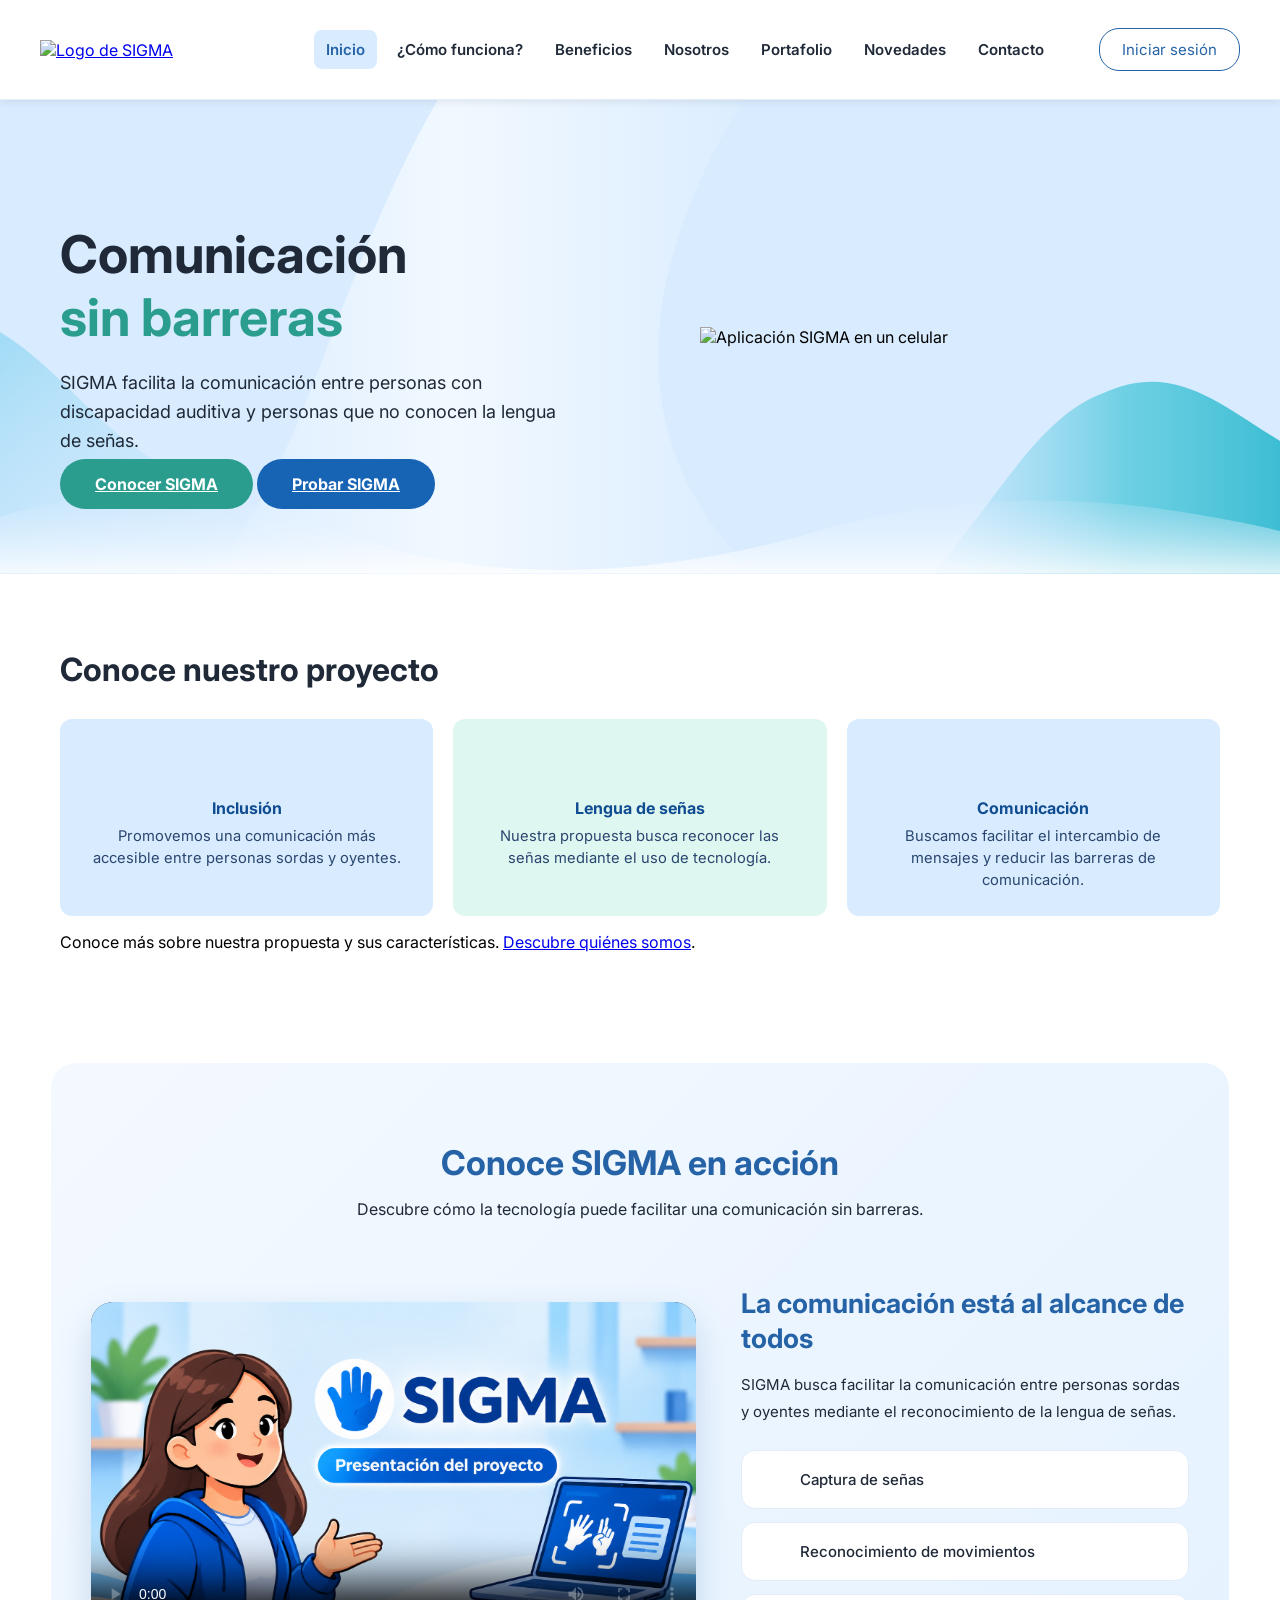
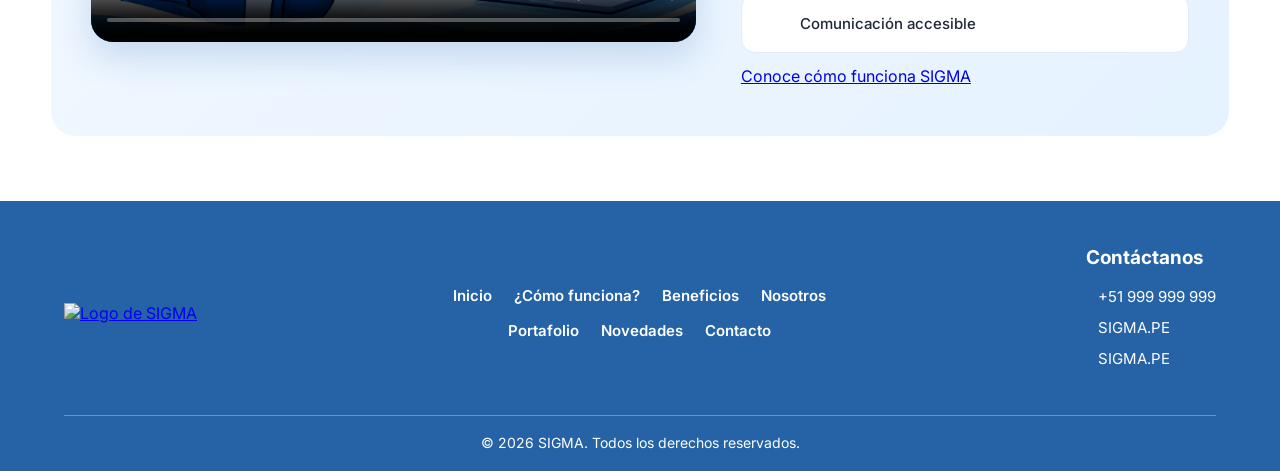
==== commit 16b312ad: "Actualiza SIGMA y agrega interfaz de pruebas" ====
--- a/public/index.html
+++ b/public/index.html
@@ -99,6 +99,7 @@
                 </p>
 
                 <a href="#demostracion" class="boton-probar">Conocer SIGMA</a>
+                <a href="probar.html" class="boton-probar boton-probar-azul">Probar SIGMA</a>
             </div>
 
             <div class="hero-imagen">
--- a/public/assets/styles/styles.css
+++ b/public/assets/styles/styles.css
@@ -87,7 +87,15 @@
     cursor: pointer;
     margin-top: 20px;
 }
-
+.boton-probar.boton-probar-azul {
+    background-color: #1764B5;
+    color: white;
+    border: none;
+}
+
+.boton-probar.boton-probar-azul:hover {
+    background-color: #0D4F96;
+}
 .hero {
     display: flex;
     justify-content: space-between;
@@ -933,11 +941,13 @@
     }
 }
 
-
 .footer {
     background-color: var(--azul-principal);
     color: white;
     padding: 40px 60px 15px;
+    margin: 0;
+    width: 100%;
+    box-sizing: border-box;
 }
 
 .footer-contenido {
@@ -3882,3 +3892,956 @@
         align-items: flex-start;
     }
 }
+
+@media screen and (max-width: 768px) {
+    header {
+        flex-direction: column;
+        align-items: center;
+        gap: 5px;
+        padding: 7px 12px;
+        min-height: auto;
+    }
+
+    .logo img {
+        width: 150px;
+        max-width: 100%;
+    }
+
+    header nav {
+        width: 100%;
+        display: flex;
+        flex-wrap: wrap;
+        justify-content: center;
+        align-items: center;
+        gap: 2px 4px;
+    }
+
+    header nav a {
+        font-size: 12px;
+        padding: 5px 7px;
+        line-height: 1.2;
+    }
+
+    header button {
+        margin-top: 2px;
+        padding: 7px 15px;
+        min-height: 34px;
+        font-size: 12px;
+    }
+}
+@media screen and (max-width: 400px) {
+    header {
+        padding: 6px 8px;
+        gap: 4px;
+    }
+
+    .logo img {
+        width: 135px;
+    }
+
+    header nav {
+        gap: 2px 3px;
+    }
+
+    header nav a {
+        font-size: 11px;
+        padding: 5px 6px;
+    }
+}
+
+
+.prueba-sigma {
+    background: #ffffff;
+    color: #10264b;
+    font-family: 'Inter', sans-serif;
+    margin: 0;
+    box-sizing: border-box;
+}
+
+.prueba-sigma *,
+.prueba-sigma *::before,
+.prueba-sigma *::after {
+    box-sizing: border-box;
+}
+
+.prueba-sigma main {
+    width: 100%;
+    margin: 0 auto;
+}
+
+.prueba-sigma main section {
+    margin-bottom: 22px;
+}
+
+.prueba-sigma > header {
+    min-height: 85px;
+    padding: 12px 4%;
+    display: flex;
+    align-items: center;
+    justify-content: space-between;
+    gap: 25px;
+    background: #ffffff;
+    box-shadow: 0 2px 12px rgba(20, 65, 110, 0.10);
+    position: relative;
+    z-index: 10;
+}
+
+.prueba-sigma > header .logo img {
+    width: 145px;
+    height: auto;
+    display: block;
+}
+
+.prueba-sigma > header nav {
+    display: flex;
+    align-items: center;
+    justify-content: center;
+    gap: 25px;
+}
+
+.prueba-sigma > header nav a {
+    color: #142746;
+    text-decoration: none;
+    font-size: 14px;
+    font-weight: 600;
+    transition: 0.3s;
+}
+
+.prueba-sigma > header nav a:hover {
+    color: #1264bd;
+}
+
+.prueba-sigma > header > button {
+    background: white;
+    color: #1264bd;
+    border: 1px solid #1264bd;
+    border-radius: 25px;
+    padding: 12px 25px;
+    font-weight: 600;
+    cursor: pointer;
+}
+
+.prueba-sigma .prueba-hero {
+    min-height: 260px;
+    padding: 45px 7%;
+    background: linear-gradient(110deg, #d9ecff, #edf7ff);
+    display: flex;
+    justify-content: space-between;
+    align-items: center;
+    gap: 40px;
+    margin-bottom: 35px;
+}
+
+.prueba-sigma .prueba-hero > div:first-child {
+    flex: 1;
+}
+
+.prueba-sigma .prueba-hero h1 {
+    font-size: clamp(36px, 4vw, 54px);
+    font-weight: 700;
+    margin: 0 0 15px;
+    color: #10264b;
+}
+
+.prueba-sigma .prueba-hero h1 span {
+    color: #1264bd;
+}
+
+.prueba-sigma .prueba-hero p {
+    max-width: 650px;
+    font-size: 18px;
+    line-height: 1.6;
+    color: #263e60;
+}
+
+.prueba-sigma .prueba-hero > div:last-child {
+    flex: 0 1 350px;
+    display: flex;
+    justify-content: center;
+}
+
+.prueba-sigma .prueba-hero img {
+    width: 100%;
+    max-width: 340px;
+    height: 210px;
+    object-fit: contain;
+}
+
+.prueba-sigma .prueba-titulo {
+    text-align: center;
+    font-size: 28px;
+    font-weight: 700;
+    margin: 35px 0 25px;
+    color: #10264b;
+}
+
+.prueba-sigma .prueba-panel {
+    background: #f3f8ff;
+    border: 1px solid #c8dfff;
+    border-radius: 18px;
+    padding: 22px;
+    box-shadow: 0 4px 12px rgba(20, 85, 150, 0.06);
+}
+
+.prueba-sigma .prueba-panel h2 {
+    font-size: 21px;
+    margin: 0 0 12px;
+    color: #10264b;
+}
+
+.prueba-sigma .prueba-panel h2 i {
+    color: #1264bd;
+    vertical-align: middle;
+}
+
+.prueba-sigma .traductor-container {
+    display: grid;
+    grid-template-columns: 2fr 1fr;
+    gap: 18px;
+    padding: 0 3%;
+    align-items: stretch;
+}
+
+.prueba-sigma .camara-panel {
+    min-height: 440px;
+}
+
+.prueba-sigma .camara-contenido {
+    display: grid;
+    grid-template-columns: 1.4fr 1fr;
+    gap: 18px;
+    align-items: center;
+}
+
+.prueba-sigma .camara-pantalla {
+    min-height: 290px;
+    background: #dcecff;
+    border: 1px solid #c5ddfa;
+    border-radius: 16px;
+    overflow: hidden;
+    position: relative;
+}
+
+.prueba-sigma .camara-pantalla video {
+    width: 100%;
+    height: 100%;
+    min-height: 290px;
+    object-fit: cover;
+    display: block;
+}
+
+.prueba-sigma .camara-pantalla p {
+    color: #315477;
+    text-align: center;
+    padding: 20px;
+}
+
+.prueba-sigma .resultado-traduccion {
+    background: #ffffff;
+    border: 1px solid #c8dfff;
+    border-radius: 16px;
+    padding: 20px;
+}
+
+.prueba-sigma .resultado-traduccion h3 {
+    color: #1264bd;
+    font-size: 18px;
+}
+
+.prueba-sigma .resultado-texto {
+    font-size: 26px;
+    font-weight: 700;
+    color: #10264b;
+    padding: 15px 0;
+    min-height: 65px;
+}
+
+.prueba-sigma main button {
+    background: #1264bd;
+    color: #ffffff;
+    border: none;
+    border-radius: 25px;
+    padding: 9px 16px;
+    font-family: 'Inter', sans-serif;
+    font-weight: 600;
+    font-size: 14px;
+    min-height: 40px;
+    width: fit-content;
+    cursor: pointer;
+    transition: 0.3s;
+}
+.prueba-sigma #capturar-foto {
+    background: #20A99A;
+}
+.prueba-sigma main button svg {
+    width: 19px;
+    height: 19px;
+}
+
+
+.prueba-sigma .camara-botones {
+    display: flex;
+    justify-content: center;
+    gap: 12px;
+    margin-top: 15px;
+}
+
+.prueba-sigma .herramientas-voz {
+    display: flex;
+    flex-direction: column;
+    gap: 18px;
+}
+
+
+.prueba-sigma .texto-voz textarea {
+    width: 100%;
+    min-height: 90px;
+    padding: 12px;
+    border: 1px solid #bfd8f7;
+    border-radius: 12px;
+    font-family: 'Inter', sans-serif;
+    font-size: 14px;
+    resize: vertical;
+    box-sizing: border-box;
+    background: #ffffff;
+}
+.prueba-sigma #reproducir-voz,
+.prueba-sigma #activar-microfono {
+    background: #20A99A;
+    padding: 8px 16px;
+    font-size: 13px;
+    min-height: 36px;
+    margin-top: 8px;
+}
+
+.prueba-sigma #reproducir-voz:hover,
+.prueba-sigma #activar-microfono:hover {
+    background: #2A9D8F;
+}
+.prueba-sigma .voz-texto {
+    background: #e7f2ff;
+    border: 1px solid #c8dfff;
+    border-radius: 15px;
+    padding: 13px;
+    min-height: 55px;
+    font-size: 15px;
+    box-sizing: border-box;
+    margin-top: 12px;
+}
+
+
+.prueba-sigma .herramientas-grid {
+    display: grid;
+    grid-template-columns: repeat(4, minmax(0, 1fr));
+    gap: 15px;
+    padding: 0 3%;
+    margin: 25px 0 35px;
+}
+
+.prueba-sigma .herramienta-card {
+    background: linear-gradient(135deg, #f0f7ff, #e4f1ff);
+    border: 1px solid #c8dfff;
+    border-radius: 17px;
+    padding: 20px;
+    display: flex;
+    align-items: center;
+    gap: 14px;
+    min-height: 125px;
+    transition: 0.3s;
+}
+
+.prueba-sigma .herramienta-card:hover {
+    transform: translateY(-4px);
+    box-shadow: 0 8px 18px rgba(18, 100, 189, 0.12);
+}
+
+.prueba-sigma .herramienta-icono {
+    width: 60px;
+    height: 60px;
+    min-width: 60px;
+    background: #cce9ff;
+    color: #1264bd;
+    border-radius: 15px;
+    display: flex;
+    justify-content: center;
+    align-items: center;
+    font-size: 25px;
+}
+
+.prueba-sigma .herramienta-card h3 {
+    font-size: 17px;
+    margin: 0 0 8px;
+}
+
+.prueba-sigma .herramienta-card p {
+    font-size: 13px;
+    line-height: 1.5;
+}
+
+.prueba-sigma .herramienta-card:nth-child(1) .herramienta-icono {
+    background: #DCEEFF;
+    color: #1764B5;
+}
+
+.prueba-sigma .herramienta-card:nth-child(2) .herramienta-icono {
+    background: #DDF5F0;
+    color: #20A99A;
+}
+
+.prueba-sigma .herramienta-card:nth-child(3) .herramienta-icono {
+    background: #EDE7FF;
+    color: #7954C7;
+}
+
+.prueba-sigma .herramienta-card:nth-child(4) .herramienta-icono {
+    background: #FFF0D9;
+    color: #D58A24;
+}
+
+.prueba-sigma .diccionario-senas {
+    background: #f3f8ff;
+    border: 1px solid #c8dfff;
+    border-radius: 18px;
+    padding: 28px;
+    margin: 25px 3%;
+}
+
+.prueba-sigma .diccionario-senas h2 {
+    font-size: 23px;
+}
+
+.prueba-sigma .diccionario-grid {
+    display: grid;
+    grid-template-columns: repeat(4, 1fr);
+    gap: 15px;
+    margin-top: 20px;
+}
+
+.prueba-sigma .diccionario-item {
+    background: #ffffff;
+    border: 1px solid #d0e2fa;
+    border-radius: 16px;
+    padding: 25px 15px;
+    text-align: center;
+    transition: 0.3s;
+}
+
+.prueba-sigma .diccionario-item:hover {
+    transform: translateY(-4px);
+    box-shadow: 0 5px 15px rgba(18, 100, 189, 0.10);
+}
+
+.prueba-sigma .diccionario-item i {
+    width: 30px;
+    height: 30px;
+    color: #1264bd;
+}
+
+.prueba-sigma .diccionario-item:nth-child(1) i {
+    color: #1764B5;
+}
+
+.prueba-sigma .diccionario-item:nth-child(2) i {
+    color: #20A99A;
+}
+
+.prueba-sigma .diccionario-item:nth-child(3) i {
+    color: #D58A24;
+}
+
+.prueba-sigma .diccionario-item:nth-child(4) i {
+    color: #7954C7;
+}
+
+.prueba-sigma .diccionario-item h3 {
+    font-size: 17px;
+}
+
+.prueba-sigma #historial {
+    margin: 25px 3%;
+    min-height: 120px;
+}
+
+.prueba-sigma .guia-sigma {
+    background: #f3f8ff;
+    border: 1px solid #c8dfff;
+    border-radius: 18px;
+    padding: 28px;
+    margin: 25px 3%;
+}
+
+.prueba-sigma .guia-sigma h2 {
+    text-align: center;
+    font-size: 25px;
+}
+
+.prueba-sigma .guia-grid {
+    display: grid;
+    grid-template-columns: repeat(3, 1fr);
+    gap: 20px;
+    margin-top: 25px;
+    text-align: center;
+}
+
+.prueba-sigma .guia-paso {
+    background: #ffffff;
+    border: 1px solid #d0e2fa;
+    border-radius: 16px;
+    padding: 25px 15px;
+}
+
+.prueba-sigma .guia-numero {
+    background: #19ad9b;
+    color: white;
+    width: 38px;
+    height: 38px;
+    border-radius: 50%;
+    display: flex;
+    justify-content: center;
+    align-items: center;
+    margin: 0 auto 15px;
+    font-weight: 700;
+    font-size: 18px;
+}
+
+.prueba-sigma .guia-paso > i {
+    color: #1264bd;
+    width: 30px;
+    height: 30px;
+}
+
+.prueba-sigma .guia-paso:nth-child(1) > i {
+    color: #1764B5;
+}
+
+.prueba-sigma .guia-paso:nth-child(2) > i {
+    color: #20A99A;
+}
+
+.prueba-sigma .guia-paso:nth-child(3) > i {
+    color: #D58A24;
+}
+
+.aprendizaje-guia {
+    display: grid;
+    grid-template-columns: 1.15fr 1fr;
+    gap: 16px;
+    margin: 25px 3%;
+    align-items: stretch;
+}
+
+.bloque-aprendizaje,
+.bloque-guia {
+    background: #f2f7ff;
+    border: 1px solid #c9e0ff;
+    border-radius: 18px;
+    padding: 18px;
+    min-width: 0;
+}
+
+.titulo-bloque {
+    display: flex;
+    align-items: center;
+    gap: 11px;
+    margin-bottom: 17px;
+}
+
+.titulo-bloque h2 {
+    font-size: 17px;
+    color: #12365f;
+    margin: 0 0 5px;
+}
+
+.titulo-bloque p {
+    font-size: 11px;
+    color: #52647a;
+    margin: 0;
+}
+
+.icono-titulo {
+    width: 42px;
+    height: 42px;
+    min-width: 42px;
+    border-radius: 50%;
+    display: flex;
+    align-items: center;
+    justify-content: center;
+}
+
+.icono-titulo svg {
+    width: 22px;
+    height: 22px;
+    color: white;
+}
+
+.icono-azul {
+    background: #1764b5;
+}
+
+.icono-turquesa {
+    background: #20a99a;
+}
+
+.icono-verde {
+    background: #ddf4e8;
+    color: #239b68;
+}
+
+.icono-naranja {
+    background: #fff0df;
+    color: #d58a24;
+}
+
+.icono-azul-claro {
+    background: #e2edff;
+    color: #3975c5;
+}
+
+.aprendizaje-grid {
+    display: grid;
+    grid-template-columns: repeat(4, minmax(0, 1fr));
+    gap: 9px;
+}
+
+.tarjeta-aprendizaje {
+    background: #ffffff;
+    border: 1px solid #e0eaff;
+    border-radius: 13px;
+    padding: 12px 7px;
+    text-align: center;
+    transition: transform 0.25s ease, box-shadow 0.25s ease;
+}
+
+.tarjeta-aprendizaje:hover {
+    transform: translateY(-4px);
+    box-shadow: 0 5px 15px rgba(23, 100, 181, 0.10);
+}
+
+.icono-aprendizaje {
+    width: 39px;
+    height: 39px;
+    border-radius: 12px;
+    display: flex;
+    align-items: center;
+    justify-content: center;
+    margin: 0 auto 9px;
+}
+
+.icono-aprendizaje svg {
+    width: 23px;
+    height: 23px;
+}
+
+.icono-aprendizaje.icono-naranja svg {
+    color: #d58a24;
+}
+
+.icono-aprendizaje.icono-turquesa svg {
+    color: #ffffff;
+}
+
+.icono-aprendizaje.icono-verde svg {
+    color: #239b68;
+}
+
+.icono-aprendizaje.icono-azul-claro svg {
+    color: #3975c5;
+}
+
+.tarjeta-aprendizaje h3 {
+    font-size: 11px;
+    color: #17385f;
+    margin: 5px 0;
+}
+
+.tarjeta-aprendizaje p {
+    font-size: 10px;
+    color: #64748b;
+    margin: 5px 0;
+}
+
+.tarjeta-aprendizaje a {
+    display: inline-block;
+    color: #1764b5;
+    font-size: 11px;
+    font-weight: 600;
+    text-decoration: none;
+    margin-top: 5px;
+}
+
+.tarjeta-aprendizaje a span {
+    font-size: 17px;
+    margin-left: 3px;
+}
+
+.pasos-guia {
+    display: flex;
+    align-items: center;
+    justify-content: space-between;
+    gap: 7px;
+    height: calc(100% - 60px);
+}
+
+.paso-guia {
+    flex: 1;
+    min-width: 0;
+    text-align: center;
+}
+
+.numero-paso {
+    width: 26px;
+    height: 26px;
+    border-radius: 50%;
+    display: flex;
+    align-items: center;
+    justify-content: center;
+    background: #20a99a;
+    color: white;
+    font-size: 12px;
+    font-weight: bold;
+    margin: 0 auto 9px;
+}
+
+.icono-paso {
+    width: 45px;
+    height: 45px;
+    margin: 0 auto 9px;
+    border-radius: 12px;
+    display: flex;
+    align-items: center;
+    justify-content: center;
+}
+
+.icono-paso svg {
+    width: 23px;
+    height: 23px;
+}
+
+.icono-paso.icono-azul {
+    background: #dceeff;
+    color: #1764b5;
+}
+
+.icono-paso.icono-turquesa {
+    background: #ddf5f0;
+    color: #20a99a;
+}
+
+.icono-paso.icono-verde {
+    background: #ddf4e8;
+    color: #239b68;
+}
+
+.paso-guia h3 {
+    font-size: 11px;
+    color: #17385f;
+    margin: 5px 0;
+}
+
+.paso-guia p {
+    font-size: 10px;
+    color: #64748b;
+    line-height: 1.4;
+    margin: 5px 0;
+}
+
+.flecha-paso {
+    color: #20a99a;
+    font-size: 22px;
+    font-weight: bold;
+    flex-shrink: 0;
+}
+
+.prueba-sigma #vista-imagen {
+    max-width: 100%;
+    max-height: 180px;
+    border-radius: 12px;
+    margin-top: 12px;
+}
+
+.prueba-sigma > .footer {
+    margin-top: 40px;
+}
+
+.prueba-sigma .texto-voz h2 i {
+    color: #1764B5;
+}
+
+.prueba-sigma .herramientas-voz > .prueba-panel:last-child h2 i {
+    color: #20A99A;
+}
+
+.prueba-sigma .resultado-traduccion h3 i {
+    color: #20A99A;
+}
+
+.prueba-sigma .herramienta-icono,
+.prueba-sigma .diccionario-item i {
+    transition: all 0.3s ease;
+}
+
+.resultado-traduccion button {
+    width: auto;
+    min-width: 0;
+    padding: 9px 15px;
+    font-size: 12px;
+    border-radius: 22px;
+    margin: 3px;
+    display: inline-flex;
+    align-items: center;
+    justify-content: center;
+    gap: 6px;
+}
+
+.resultado-traduccion button svg {
+    width: 16px;
+    height: 16px;
+}
+
+.resultado-traduccion #simular-traduccion {
+    padding: 9px 16px;
+    margin: 8px 0;
+}
+
+.acciones-traduccion {
+    display: flex;
+    flex-wrap: wrap;
+    gap: 5px;
+    margin-top: 8px;
+}
+
+#escuchar-resultado,
+#copiar-resultado,
+#guardar-traduccion {
+    background-color: #20A99A !important;
+    color: #ffffff !important;
+    border: none !important;
+    margin: 0;
+}
+
+#escuchar-resultado:hover,
+#copiar-resultado:hover,
+#guardar-traduccion:hover {
+    background-color: #2A9D8F !important;
+}
+
+.resultado-traduccion small {
+    display: block;
+    margin-top: 10px;
+    font-size: 11px;
+    color: #64748b;
+}
+
+@media (max-width: 1000px) {
+    .prueba-sigma > header nav {
+        gap: 12px;
+    }
+
+    .prueba-sigma > header nav a {
+        font-size: 12px;
+    }
+
+    .prueba-sigma .traductor-container {
+        grid-template-columns: 1fr;
+    }
+
+    .prueba-sigma .herramientas-grid {
+        grid-template-columns: repeat(2, 1fr);
+    }
+}
+
+@media (max-width: 900px) {
+    .aprendizaje-guia {
+        grid-template-columns: 1fr;
+    }
+}
+
+@media (max-width: 650px) {
+    .prueba-sigma > header {
+        flex-direction: column;
+        padding: 18px;
+    }
+
+    .prueba-sigma > header nav {
+        flex-wrap: wrap;
+        justify-content: center;
+    }
+
+    .prueba-sigma .prueba-hero {
+        flex-direction: column;
+        text-align: center;
+        padding: 35px 20px;
+    }
+
+    .prueba-sigma .prueba-hero img {
+        max-width: 240px;
+        height: auto;
+    }
+
+    .prueba-sigma .camara-contenido {
+        grid-template-columns: 1fr;
+    }
+
+    .prueba-sigma .herramientas-grid {
+        grid-template-columns: 1fr;
+    }
+
+    .prueba-sigma .diccionario-grid {
+        grid-template-columns: repeat(2, 1fr);
+    }
+
+    .prueba-sigma .guia-grid {
+        grid-template-columns: 1fr;
+    }
+}
+
+@media (max-width: 520px) {
+    .aprendizaje-grid {
+        grid-template-columns: repeat(2, minmax(0, 1fr));
+    }
+
+    .pasos-guia {
+        flex-direction: column;
+        height: auto;
+        gap: 12px;
+    }
+
+    .flecha-paso {
+        transform: rotate(90deg);
+    }
+}
+.prueba-sigma > header.header {
+    display: flex;
+    justify-content: space-between;
+    align-items: center;
+    padding: 15px 40px;
+    min-height: 100px;
+    box-sizing: border-box;
+    background-color: #ffffff;
+}
+
+.prueba-sigma > header.header .logo img {
+    width: 230px;
+    max-width: 100%;
+    height: auto;
+}
+
+.prueba-sigma > header.header nav {
+    display: flex;
+    align-items: center;
+    justify-content: center;
+    gap: 8px;
+}
+
+.prueba-sigma > header.header nav a {
+    font-family: 'Inter', sans-serif;
+    font-size: 15px;
+    font-weight: 600;
+    padding: 10px 12px;
+}
+
+.prueba-sigma > header.header > button {
+    font-family: 'Inter', sans-serif;
+    font-size: 15px;
+    padding: 11px 22px;
+}
